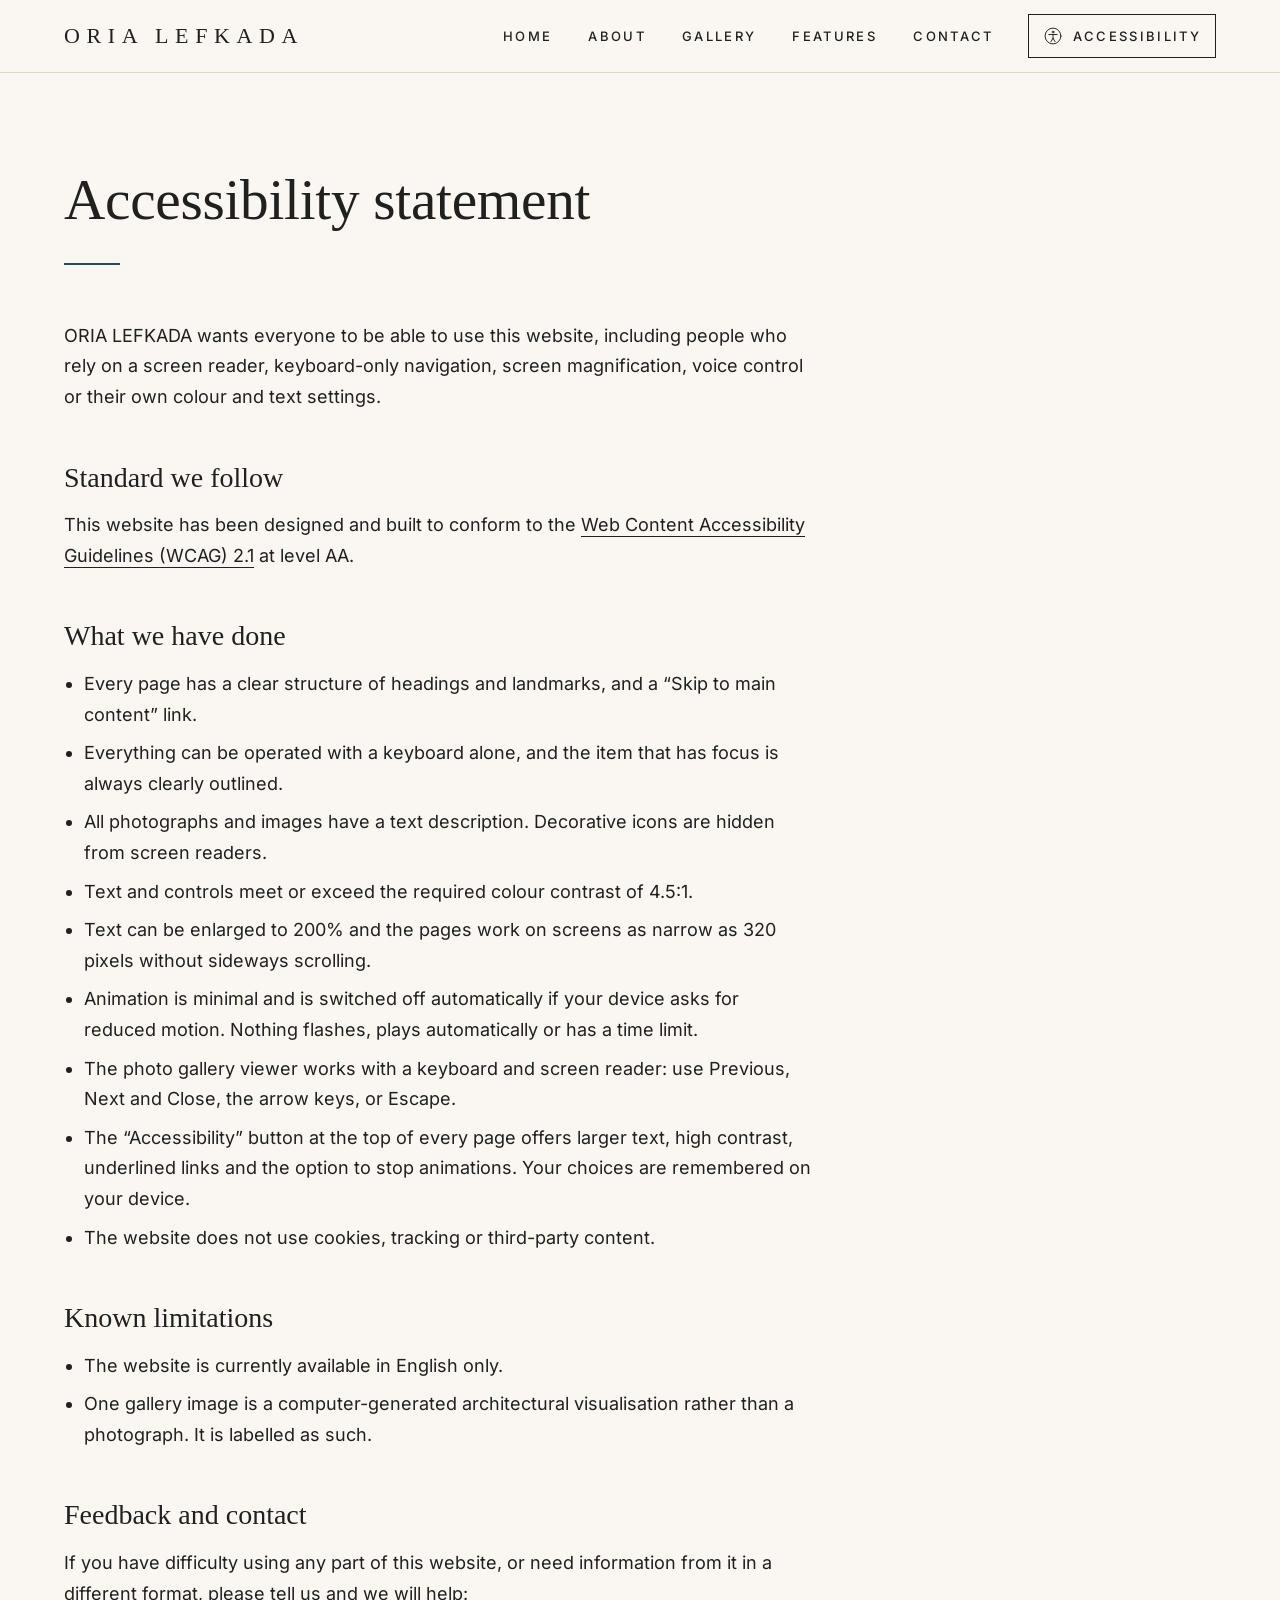
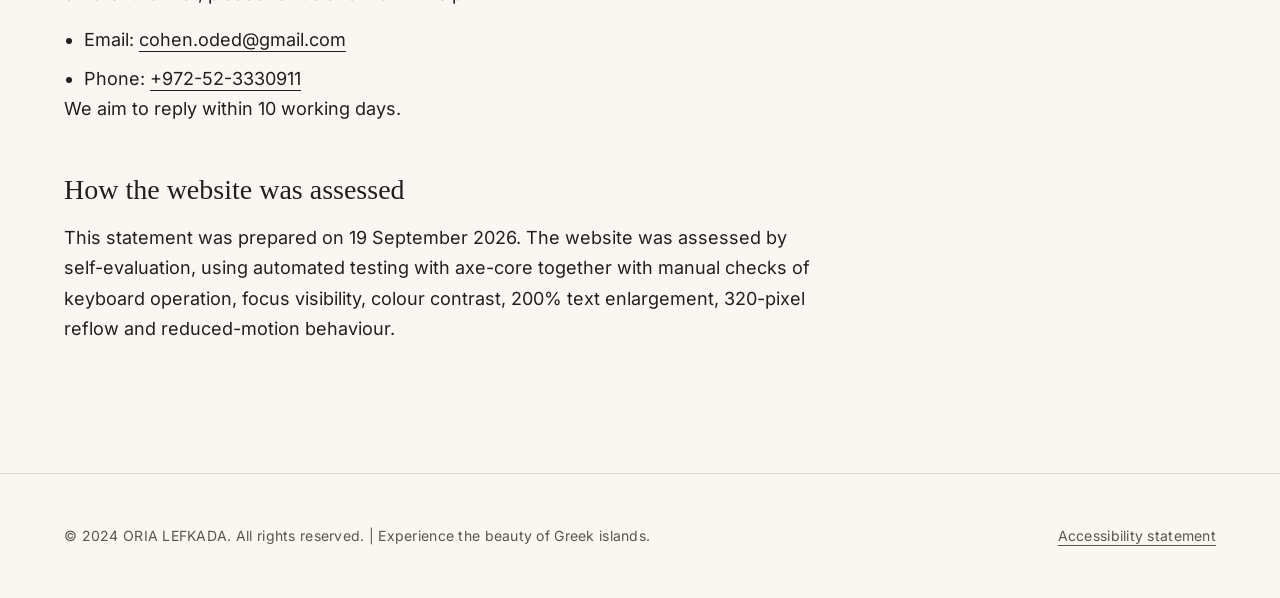
==== accessibility.html @ c09d6feb "Redesign site and make it WCAG 2.1 AA accessible Visual redesign (editorial look, split hero) using " ====
<!DOCTYPE html>
<html lang="en">
<head>
    <meta charset="UTF-8">
    <meta name="viewport" content="width=device-width, initial-scale=1">
    <title>Accessibility statement - ORIA LEFKADA</title>
    <meta name="description" content="How the ORIA LEFKADA website supports visitors with disabilities, the standard it follows, and how to report a problem.">
    <link rel="canonical" href="https://www.orialefkada.gr/accessibility.html">
    <meta name="color-scheme" content="light">
    <meta name="theme-color" content="#FAF7F2">

    <link rel="icon" href="favicon.svg" type="image/svg+xml">
    <link rel="preload" href="fonts/cormorant-garamond-latin.woff2" as="font" type="font/woff2" crossorigin>
    <link rel="preload" href="fonts/inter-latin.woff2" as="font" type="font/woff2" crossorigin>
    <link rel="stylesheet" href="css/styles.css">

    <!-- Runs before first paint: marks JS as available and restores saved accessibility options. -->
    <script>
        (function (root) {
            root.classList.add('js');
            try {
                var saved = JSON.parse(localStorage.getItem('oria-a11y') || '{}');
                ['text', 'contrast', 'underline', 'motion'].forEach(function (key) {
                    if (saved[key] === true) { root.classList.add('a11y-' + key); }
                });
            } catch (e) { /* storage unavailable: defaults apply */ }
        })(document.documentElement);
    </script>
</head>
<body>
    <a class="skip-link" href="#main">Skip to main content</a>

    <!-- Header -->
    <header class="site-header">
        <div class="container site-header__inner">
            <a class="wordmark" href="index.html">ORIA LEFKADA</a>

            <nav class="site-nav" aria-label="Primary">
                <button type="button" class="header-button nav-toggle" id="nav-toggle" aria-expanded="false" aria-controls="primary-menu">
                    <span class="nav-toggle__label">Menu</span>
                    <span class="nav-toggle__icon" aria-hidden="true"><span></span><span></span></span>
                </button>
                <ul class="nav-menu" id="primary-menu">
                    <li><a href="index.html#home">Home</a></li>
                    <li><a href="index.html#about">About</a></li>
                    <li><a href="index.html#gallery">Gallery</a></li>
                    <li><a href="index.html#features">Features</a></li>
                    <li><a href="index.html#contact">Contact</a></li>
                </ul>
            </nav>

            <!-- Accessibility options -->
            <button type="button" class="header-button a11y-toggle" id="a11y-toggle" aria-expanded="false" aria-controls="a11y-panel">
                <svg class="icon" viewBox="0 0 24 24" aria-hidden="true" focusable="false">
                    <circle cx="12" cy="12" r="9.5"/>
                    <circle cx="12" cy="7.25" r="1.1"/>
                    <path d="M7 10.25h10M12 10.25v4.5M12 14.75l-2.5 4M12 14.75l2.5 4"/>
                </svg>
                <span class="a11y-toggle__label">Accessibility</span>
            </button>
            <div class="a11y-panel" id="a11y-panel" role="group" aria-labelledby="a11y-panel-title" hidden>
                <p class="a11y-panel__title" id="a11y-panel-title">Accessibility options</p>
                <ul class="a11y-options" role="list">
                    <li><button type="button" class="a11y-option" data-a11y="text" aria-pressed="false">Larger text <span class="a11y-option__state" aria-hidden="true">Off</span></button></li>
                    <li><button type="button" class="a11y-option" data-a11y="contrast" aria-pressed="false">High contrast <span class="a11y-option__state" aria-hidden="true">Off</span></button></li>
                    <li><button type="button" class="a11y-option" data-a11y="underline" aria-pressed="false">Underline links <span class="a11y-option__state" aria-hidden="true">Off</span></button></li>
                    <li><button type="button" class="a11y-option" data-a11y="motion" aria-pressed="false">Stop animations <span class="a11y-option__state" aria-hidden="true">Off</span></button></li>
                </ul>
                <div class="a11y-panel__foot">
                    <button type="button" class="a11y-reset" id="a11y-reset">Reset all</button>
                    <a href="accessibility.html" aria-current="page">Accessibility statement</a>
                </div>
            </div>
        </div>
    </header>

    <main id="main" tabindex="-1">
        <div class="container page">
            <h1 class="page__title">Accessibility statement</h1>

            <div class="prose">
                <p>ORIA LEFKADA wants everyone to be able to use this website, including people who rely on a screen reader, keyboard-only navigation, screen magnification, voice control or their own colour and text settings.</p>

                <h2>Standard we follow</h2>
                <p>This website has been designed and built to conform to the <a href="https://www.w3.org/TR/WCAG21/">Web Content Accessibility Guidelines (WCAG) 2.1</a> at level AA.</p>

                <h2>What we have done</h2>
                <ul>
                    <li>Every page has a clear structure of headings and landmarks, and a &ldquo;Skip to main content&rdquo; link.</li>
                    <li>Everything can be operated with a keyboard alone, and the item that has focus is always clearly outlined.</li>
                    <li>All photographs and images have a text description. Decorative icons are hidden from screen readers.</li>
                    <li>Text and controls meet or exceed the required colour contrast of 4.5:1.</li>
                    <li>Text can be enlarged to 200% and the pages work on screens as narrow as 320 pixels without sideways scrolling.</li>
                    <li>Animation is minimal and is switched off automatically if your device asks for reduced motion. Nothing flashes, plays automatically or has a time limit.</li>
                    <li>The photo gallery viewer works with a keyboard and screen reader: use Previous, Next and Close, the arrow keys, or Escape.</li>
                    <li>The &ldquo;Accessibility&rdquo; button at the top of every page offers larger text, high contrast, underlined links and the option to stop animations. Your choices are remembered on your device.</li>
                    <li>The website does not use cookies, tracking or third-party content.</li>
                </ul>

                <h2>Known limitations</h2>
                <ul>
                    <li>The website is currently available in English only.</li>
                    <li>One gallery image is a computer-generated architectural visualisation rather than a photograph. It is labelled as such.</li>
                </ul>

                <h2>Feedback and contact</h2>
                <p>If you have difficulty using any part of this website, or need information from it in a different format, please tell us and we will help:</p>
                <ul>
                    <li>Email: <a href="mailto:cohen.oded@gmail.com">cohen.oded@gmail.com</a></li>
                    <li>Phone: <a href="tel:+972523330911">+972-52-3330911</a></li>
                </ul>
                <p>We aim to reply within 10 working days.</p>

                <h2>How the website was assessed</h2>
                <p>This statement was prepared on 19 September 2026. The website was assessed by self-evaluation, using automated testing with axe-core together with manual checks of keyboard operation, focus visibility, colour contrast, 200% text enlargement, 320-pixel reflow and reduced-motion behaviour.</p>
            </div>
        </div>
    </main>

    <!-- Footer -->
    <footer class="site-footer">
        <div class="container site-footer__inner">
            <p>&copy; 2024 ORIA LEFKADA. All rights reserved. | Experience the beauty of Greek islands.</p>
            <a href="accessibility.html" aria-current="page">Accessibility statement</a>
            <!-- REGISTRATION NUMBER SLOT — keep in sync with index.html (see the comment there). -->
            <p class="legal-id" hidden><span lang="el">ΜΗ.Τ.Ε.</span> 0000000000000</p>
        </div>
    </footer>

    <script src="js/main.js" defer></script>
</body>
</html>
---- css/styles.css ----
/* ==========================================================================
   ORIA LEFKADA — site styles
   Target: WCAG 2.1 AA. Contrast ratios (WCAG relative luminance, computed):
     ink    #22201C on cream      #FAF7F2 ... 15.2:1
     ink    #22201C on cream-deep #F4EFE7 ... 14.2:1
     muted  #5A554D on cream      #FAF7F2 ...  6.9:1
     muted  #5A554D on cream-deep #F4EFE7 ...  6.5:1
     accent #1F4E5F on cream      #FAF7F2 ...  8.5:1
     cream  #FAF7F2 on accent     #1F4E5F ...  8.5:1
     cream  #FAF7F2 on ink        #22201C ... 15.2:1
   --rule (#DDD6CB) is decorative only; every control boundary uses --ink.
   All sizes are rem/em so text scales with the browser and the
   "Larger text" accessibility option.
   ========================================================================== */

/* ---------- Fonts (self-hosted; SIL Open Font License) ---------- */
@font-face {
    font-family: "Cormorant Garamond";
    font-style: normal;
    font-weight: 400 600;
    font-display: swap;
    src: url("../fonts/cormorant-garamond-latin.woff2") format("woff2");
    unicode-range: U+0000-00FF, U+0131, U+0152-0153, U+02BB-02BC, U+02C6, U+02DA, U+02DC, U+0304, U+0308, U+0329, U+2000-206F, U+20AC, U+2122, U+2191, U+2193, U+2212, U+2215, U+FEFF, U+FFFD;
}
@font-face {
    font-family: "Cormorant Garamond";
    font-style: italic;
    font-weight: 400 500;
    font-display: swap;
    src: url("../fonts/cormorant-garamond-italic-latin.woff2") format("woff2");
    unicode-range: U+0000-00FF, U+0131, U+0152-0153, U+02BB-02BC, U+02C6, U+02DA, U+02DC, U+0304, U+0308, U+0329, U+2000-206F, U+20AC, U+2122, U+2191, U+2193, U+2212, U+2215, U+FEFF, U+FFFD;
}
@font-face {
    font-family: "Inter";
    font-style: normal;
    font-weight: 400 600;
    font-display: swap;
    src: url("../fonts/inter-latin.woff2") format("woff2");
    unicode-range: U+0000-00FF, U+0131, U+0152-0153, U+02BB-02BC, U+02C6, U+02DA, U+02DC, U+0304, U+0308, U+0329, U+2000-206F, U+20AC, U+2122, U+2191, U+2193, U+2212, U+2215, U+FEFF, U+FFFD;
}
/* Only downloaded when Greek characters are on the page (e.g. the ΜΗ.Τ.Ε. number). */
@font-face {
    font-family: "Inter";
    font-style: normal;
    font-weight: 400 600;
    font-display: swap;
    src: url("../fonts/inter-greek.woff2") format("woff2");
    unicode-range: U+0370-0377, U+037A-037F, U+0384-038A, U+038C, U+038E-03A1, U+03A3-03FF;
}

/* ---------- Tokens ---------- */
:root {
    --cream: #FAF7F2;
    --cream-deep: #F4EFE7;
    --ink: #22201C;
    --muted: #5A554D;
    --accent: #1F4E5F;
    --rule: #DDD6CB;
    --on-accent-rule: rgba(250, 247, 242, 0.3);

    /* Cormorant Garamond has no Greek glyphs: Georgia covers them if a Greek page is added. */
    --serif: "Cormorant Garamond", Georgia, "Times New Roman", serif;
    --sans: "Inter", system-ui, -apple-system, "Segoe UI", Roboto, "Helvetica Neue", Arial, sans-serif;

    --step-h1: clamp(2.75rem, 1.5rem + 4.2vw, 5.5rem);
    --step-h2: clamp(2.25rem, 1.5rem + 2.6vw, 3.75rem);
    --step-h3: clamp(1.5rem, 1.35rem + 0.5vw, 1.75rem);
    --step-lead: clamp(1.375rem, 1.2rem + 0.7vw, 1.75rem);
    --step-body: 1.125rem;
    --step-label: 0.8125rem;

    --gutter: clamp(1.25rem, 5vw, 4rem);
    --section: clamp(5rem, 10vw, 9rem);
    --container: 78rem;
    --header-h: 4.5rem;
    /* Actual header height; js/main.js keeps it in sync when the header wraps (zoom, large text). */
    --header-offset: var(--header-h);
}

/* ---------- Accessibility options (set on <html> by js/main.js) ---------- */
html.a11y-text { font-size: 125%; }

html.a11y-contrast {
    --cream: #FFFFFF;
    --cream-deep: #FFFFFF;
    --ink: #000000;
    --muted: #000000;
    --accent: #00303F;
    --rule: #000000;
    --on-accent-rule: #FFFFFF;
}

html.a11y-underline a { text-decoration: underline; text-underline-offset: 0.25em; }

html.a11y-motion *,
html.a11y-motion *::before,
html.a11y-motion *::after {
    animation: none !important;
    transition: none !important;
    scroll-behavior: auto !important;
}

/* ---------- Base ---------- */
*, *::before, *::after { box-sizing: border-box; }

html {
    -webkit-text-size-adjust: 100%;
    text-size-adjust: 100%;
    /* Keeps keyboard focus and anchor targets clear of the sticky header. */
    scroll-padding-top: calc(var(--header-offset) + 1rem);
}

@media (prefers-reduced-motion: no-preference) {
    html { scroll-behavior: smooth; }
}

body {
    margin: 0;
    background: var(--cream);
    color: var(--ink);
    font-family: var(--sans);
    font-size: var(--step-body);
    line-height: 1.7;
    -webkit-font-smoothing: antialiased;
}

img, svg { display: block; max-width: 100%; }
picture { display: contents; }

h1, h2, h3, p, ul, figure { margin: 0; }

h1, h2, h3 {
    font-family: var(--serif);
    font-weight: 400;
    line-height: 1.08;
    text-wrap: balance;
}

a { color: inherit; }

button { font: inherit; color: inherit; }

[hidden] { display: none !important; }

.container {
    width: 100%;
    max-width: calc(var(--container) + 2 * var(--gutter));
    margin-inline: auto;
    padding-inline: var(--gutter);
}

.visually-hidden {
    position: absolute;
    width: 1px;
    height: 1px;
    margin: -1px;
    overflow: hidden;
    clip-path: inset(50%);
    white-space: nowrap;
}

.icon {
    fill: none;
    stroke: currentColor;
    stroke-width: 1.15;
    stroke-linecap: round;
    stroke-linejoin: round;
}

/* ---------- Focus ---------- */
:focus-visible {
    outline: 3px solid var(--accent);
    outline-offset: 3px;
}
main:focus { outline: none; }
.contact :focus-visible,
.lightbox :focus-visible { outline-color: var(--cream); }

/* ---------- Skip link ---------- */
.skip-link {
    position: absolute;
    left: var(--gutter);
    top: 0;
    z-index: 1100;
    transform: translateY(-120%);
    padding: 0.85rem 1.25rem;
    background: var(--ink);
    color: var(--cream);
    font-size: 1rem;
    font-weight: 500;
    text-decoration: underline;
    text-underline-offset: 0.25em;
}
.skip-link:focus { transform: translateY(0.5rem); }

/* ---------- Shared editorial details ---------- */
.eyebrow {
    display: block;
    margin-bottom: 1.5rem;
    font-size: var(--step-label);
    font-weight: 500;
    line-height: 1;
    letter-spacing: 0.22em;
    color: var(--muted);
}

.section-title {
    font-size: var(--step-h2);
    letter-spacing: -0.005em;
}
.section-title::after {
    content: "";
    display: block;
    width: 3.5rem;
    height: 2px;
    margin-top: clamp(1.25rem, 2.5vw, 2rem);
    background: var(--accent);
}

.section-head { margin-bottom: clamp(2.5rem, 6vw, 4.5rem); }

.button {
    display: inline-flex;
    align-items: center;
    justify-content: center;
    min-height: 3.25rem;
    padding: 0.75rem 2.25rem;
    border: 1px solid var(--ink);
    background: var(--ink);
    color: var(--cream);
    font-size: var(--step-label);
    font-weight: 600;
    letter-spacing: 0.2em;
    text-transform: uppercase;
    text-decoration: none;
    transition: background-color 0.25s ease, color 0.25s ease;
}
.button:hover {
    background: transparent;
    color: var(--ink);
}

/* ---------- Header ---------- */
.site-header {
    position: relative;
    z-index: 1000;
    background: var(--cream);
    border-bottom: 1px solid var(--rule);
}
.site-header__inner {
    position: relative;
    display: flex;
    flex-wrap: wrap;
    align-items: center;
    gap: 0.25rem 1rem;
    min-height: var(--header-h);
}

.wordmark {
    display: inline-flex;
    align-items: center;
    min-height: 2.75rem;
    margin-right: auto;
    font-family: var(--serif);
    font-size: 1.375rem;
    font-weight: 500;
    letter-spacing: 0.3em;
    text-decoration: none;
    white-space: nowrap;
}

.nav-menu {
    display: flex;
    flex-wrap: wrap;
    gap: 0 clamp(1.25rem, 2.5vw, 2.5rem);
    padding: 0;
    list-style: none;
}
.nav-menu a {
    display: inline-flex;
    align-items: center;
    min-height: 2.75rem;
    padding-inline: 0.125rem;
    font-size: var(--step-label);
    font-weight: 500;
    letter-spacing: 0.18em;
    text-transform: uppercase;
    text-decoration: none;
    transition: color 0.2s ease;
}
.nav-menu a:hover,
.nav-menu a[aria-current="page"] {
    color: var(--accent);
    text-decoration: underline;
    text-decoration-thickness: 1px;
    text-underline-offset: 0.5em;
}

/* Header buttons: "Menu" (mobile) and "Accessibility". Only shown when JS can operate them. */
.header-button {
    display: none;
    align-items: center;
    justify-content: center;
    gap: 0.625rem;
    min-width: 2.75rem;
    min-height: 2.75rem;
    padding: 0 0.875rem;
    border: 1px solid var(--ink);
    border-radius: 0;
    background: transparent;
    color: var(--ink);
    font: 500 var(--step-label)/1 var(--sans);
    letter-spacing: 0.18em;
    text-transform: uppercase;
    cursor: pointer;
}
.header-button[aria-expanded="true"] {
    background: var(--ink);
    color: var(--cream);
}
.header-button .icon { width: 1.25rem; height: 1.25rem; flex: none; }

.js .a11y-toggle { display: inline-flex; }

.nav-toggle__icon {
    position: relative;
    width: 1.125rem;
    height: 0.5rem;
}
.nav-toggle__icon span {
    position: absolute;
    left: 0;
    width: 100%;
    height: 1px;
    background: currentColor;
    transition: transform 0.25s ease, top 0.25s ease;
}
.nav-toggle__icon span:first-child { top: 0; }
.nav-toggle__icon span:last-child { top: 100%; }
.nav-toggle[aria-expanded="true"] .nav-toggle__icon span { top: 50%; }
.nav-toggle[aria-expanded="true"] .nav-toggle__icon span:first-child { transform: rotate(45deg); }
.nav-toggle[aria-expanded="true"] .nav-toggle__icon span:last-child { transform: rotate(-45deg); }

/* Desktop: header sticks; the accessibility button keeps its text label. */
@media (min-width: 48em) {
    .site-header { position: sticky; top: 0; }
    .site-header__inner { column-gap: clamp(1.25rem, 2.5vw, 2.5rem); }
}

/* Mobile: collapse the menu only when JS is available to reopen it. */
@media (max-width: 47.9375em) {
    .wordmark { font-size: 1.125rem; letter-spacing: 0.22em; }
    .js .site-header { position: sticky; top: 0; }
    .js .nav-toggle { display: inline-flex; }
    .js .nav-menu {
        display: none;
        position: absolute;
        top: 100%;
        left: 0;
        right: 0;
        padding: 0.5rem var(--gutter) 1.75rem;
        background: var(--cream);
        border-bottom: 1px solid var(--ink);
    }
    .js .nav-menu.is-open { display: block; }
    .js .nav-menu a {
        display: flex;
        min-height: 3.25rem;
        border-bottom: 1px solid var(--rule);
    }
    html:not(.js) .site-header__inner { padding-block: 0.75rem; }

    /* Icon-only accessibility button; its accessible name stays "Accessibility". */
    .a11y-toggle { padding-inline: 0; }
    .a11y-toggle__label {
        position: absolute;
        width: 1px;
        height: 1px;
        margin: -1px;
        overflow: hidden;
        clip-path: inset(50%);
        white-space: nowrap;
    }
}

/* Very narrow screens / heavy zoom: keep the header on one line where possible. */
@media (max-width: 24.5em) {
    .wordmark { font-size: 1rem; letter-spacing: 0.16em; }
    .site-header__inner { column-gap: 0.5rem; }
    .nav-toggle { padding-inline: 0; }
    .nav-toggle__label {
        position: absolute;
        width: 1px;
        height: 1px;
        margin: -1px;
        overflow: hidden;
        clip-path: inset(50%);
        white-space: nowrap;
    }
}

/* ---------- Accessibility options panel ---------- */
.a11y-panel {
    position: absolute;
    top: 100%;
    right: var(--gutter);
    z-index: 10;
    width: min(22rem, calc(100vw - 2 * var(--gutter)));
    padding: 1.5rem;
    border: 1px solid var(--ink);
    background: var(--cream);
    font-size: 1rem;
    line-height: 1.5;
}
.a11y-panel__title {
    margin-bottom: 1rem;
    font-family: var(--serif);
    font-size: 1.5rem;
    line-height: 1.2;
}
.a11y-options {
    display: grid;
    gap: 0.5rem;
    padding: 0;
    list-style: none;
}
.a11y-option {
    display: flex;
    align-items: center;
    justify-content: space-between;
    gap: 1rem;
    width: 100%;
    min-height: 3rem;
    padding: 0.5rem 1rem;
    border: 1px solid var(--ink);
    border-radius: 0;
    background: transparent;
    text-align: left;
    cursor: pointer;
}
.a11y-option__state {
    flex: none;
    font-size: var(--step-label);
    font-weight: 600;
    letter-spacing: 0.12em;
    text-transform: uppercase;
}
.a11y-option[aria-pressed="true"] {
    background: var(--ink);
    color: var(--cream);
}
.a11y-panel__foot {
    display: flex;
    flex-wrap: wrap;
    align-items: center;
    justify-content: space-between;
    gap: 0.5rem 1rem;
    margin-top: 1rem;
}
.a11y-reset {
    min-height: 2.75rem;
    padding: 0 0.25rem;
    border: 0;
    background: none;
    text-decoration: underline;
    text-underline-offset: 0.25em;
    cursor: pointer;
}
.a11y-panel__foot a {
    display: inline-flex;
    align-items: center;
    min-height: 2.75rem;
    text-underline-offset: 0.25em;
}

/* ---------- Hero (split: text + tall photograph) ---------- */
.hero {
    display: grid;
    grid-template-columns: minmax(0, 1fr);
    border-bottom: 1px solid var(--rule);
}
.hero__media {
    order: -1; /* photo first on small screens; heading stays first in the DOM */
    position: relative;
    aspect-ratio: 4 / 5;
    max-height: 72vh;
    max-height: 72svh;
    width: 100%;
    overflow: hidden;
    background: var(--rule);
}
.hero__media img {
    position: absolute;
    inset: 0;
    width: 100%;
    height: 100%;
    object-fit: cover;
    object-position: 50% 42%;
}
.hero__content {
    padding: clamp(2.5rem, 8vw, 4rem) var(--gutter) clamp(3rem, 9vw, 5rem);
}
.hero__title {
    font-size: var(--step-h1);
    line-height: 1.04;
    letter-spacing: 0.14em;
    text-transform: uppercase;
    overflow-wrap: break-word;
}
.hero__title::after {
    content: "";
    display: block;
    width: 3.5rem;
    height: 2px;
    margin-top: clamp(1.5rem, 3vw, 2.25rem);
    background: var(--accent);
}
.hero__tagline {
    max-width: 24ch;
    margin-top: clamp(1.25rem, 2.5vw, 2rem);
    font-family: var(--serif);
    font-style: italic;
    font-size: var(--step-lead);
    line-height: 1.35;
    color: var(--muted);
}
.hero .button { margin-top: clamp(1.75rem, 3vw, 2.5rem); }

@media (min-width: 56em) {
    .hero {
        grid-template-columns: minmax(0, 11fr) minmax(0, 9fr);
        min-height: clamp(34rem, calc(100vh - var(--header-offset)), 58rem);
        min-height: clamp(34rem, calc(100svh - var(--header-offset)), 58rem);
    }
    .hero__media {
        order: 0;
        aspect-ratio: auto;
        max-height: none;
        height: 100%;
    }
    .hero__content {
        display: flex;
        flex-direction: column;
        justify-content: center;
        align-items: flex-start;
        /* Left edge lines up with the page container on wide screens. */
        padding-left: max(var(--gutter), calc((100vw - var(--container)) / 2));
        padding-right: clamp(2rem, 5vw, 5rem);
    }
}

/* ---------- About ---------- */
.about { padding-block: var(--section); }
.about__grid {
    display: grid;
    gap: clamp(3rem, 8vw, 4rem);
}
.about__text .section-title { margin-bottom: clamp(2rem, 4vw, 3rem); }
.about__text p {
    max-width: 60ch;
    color: var(--muted);
}
.about__text p + p { margin-top: 1.5rem; }
.about__text .lead {
    max-width: 34ch;
    font-family: var(--serif);
    font-size: var(--step-lead);
    line-height: 1.4;
    color: var(--ink);
}
.about__media {
    position: relative;
    margin-left: 1rem;
}
.about__media::before {
    content: "";
    position: absolute;
    inset: -1rem 1rem 1rem -1rem;
    border: 1px solid var(--rule);
}
.about__frame {
    position: relative;
    aspect-ratio: 4 / 5;
    overflow: hidden;
    background: var(--rule);
}
.about__frame img {
    position: absolute;
    inset: 0;
    width: 100%;
    height: 100%;
    object-fit: cover;
}
@media (min-width: 56em) {
    .about__grid {
        grid-template-columns: repeat(12, minmax(0, 1fr));
        gap: 0 2rem;
        align-items: start;
    }
    .about__text { grid-column: 1 / span 6; padding-top: 1.5rem; }
    .about__media { grid-column: 8 / span 5; margin: 7rem 0 0; }
}

/* ---------- Gallery mosaic ---------- */
.gallery {
    padding-block: var(--section);
    border-top: 1px solid var(--rule);
}
.mosaic {
    display: grid;
    grid-template-columns: repeat(2, minmax(0, 1fr));
    gap: clamp(0.5rem, 1.2vw, 1rem);
    padding: 0;
    list-style: none;
}
.tile {
    position: relative;
    aspect-ratio: 4 / 5;
}
.tile--big { grid-column: span 2; }
.tile--wide { grid-column: span 2; aspect-ratio: 8 / 5; }
.tile__link {
    position: absolute;
    inset: 0;
    display: block;
    overflow: hidden;
    background: var(--rule);
}
.tile__link img {
    position: absolute;
    inset: 0;
    width: 100%;
    height: 100%;
    object-fit: cover;
    transition: transform 0.6s ease;
}
@media (prefers-reduced-motion: no-preference) {
    .tile__link:hover img { transform: scale(1.03); }
}
.tile__tag {
    position: absolute;
    left: 0;
    bottom: 0;
    padding: 0.5rem 0.875rem;
    background: var(--cream);
    color: var(--ink);
    font-size: var(--step-label);
    font-weight: 500;
    line-height: 1.3;
    letter-spacing: 0.12em;
    text-transform: uppercase;
}
@media (min-width: 48em) {
    .mosaic { grid-template-columns: repeat(4, minmax(0, 1fr)); }
    .tile--big { grid-row: span 2; aspect-ratio: auto; }
    .tile--wide { aspect-ratio: auto; }
}

/* ---------- Photo viewer (native <dialog>) ---------- */
html:has(.lightbox[open]) { overflow: hidden; }

.lightbox {
    width: 100vw;
    height: 100vh;
    height: 100dvh;
    max-width: none;
    max-height: none;
    margin: 0;
    padding: 0;
    border: 0;
    background: #181613;
    color: #FAF7F2;
}
.lightbox::backdrop { background: #181613; }
.lightbox[open] {
    display: grid;
    grid-template-rows: auto minmax(0, 1fr) auto;
}
.lightbox__bar {
    display: flex;
    align-items: center;
    justify-content: space-between;
    gap: 1rem;
    padding: 0.75rem var(--gutter);
}
.lightbox__count {
    font-size: 0.9375rem;
    letter-spacing: 0.12em;
}
.lightbox__stage {
    display: flex;
    align-items: center;
    justify-content: center;
    min-height: 0;
    padding-inline: var(--gutter);
}
.lightbox__stage img {
    width: auto;
    height: auto;
    max-width: 100%;
    max-height: 100%;
    object-fit: contain;
}
.lightbox__nav {
    display: flex;
    justify-content: center;
    gap: 1rem;
    padding: 0.75rem var(--gutter) 1.25rem;
}
.lightbox__button {
    display: inline-flex;
    align-items: center;
    justify-content: center;
    gap: 0.625rem;
    min-width: 3rem;
    min-height: 3rem;
    padding: 0 1.125rem;
    border: 1px solid #FAF7F2;
    border-radius: 0;
    background: transparent;
    color: #FAF7F2;
    font: 500 var(--step-label)/1 var(--sans);
    letter-spacing: 0.18em;
    text-transform: uppercase;
    cursor: pointer;
}
.lightbox__button:hover {
    background: #FAF7F2;
    color: #181613;
}
.lightbox__button .icon { width: 1.25rem; height: 1.25rem; flex: none; }

/* ---------- What We Offer ---------- */
.features {
    padding-block: var(--section);
    background: var(--cream-deep);
}
.offer-list {
    display: grid;
    grid-template-columns: minmax(0, 1fr);
    column-gap: clamp(2rem, 4vw, 4rem);
    padding: 0;
    list-style: none;
    border-bottom: 1px solid var(--rule);
}
.offer {
    padding-block: 2.25rem 2.5rem;
    border-top: 1px solid var(--rule);
}
.offer .icon {
    width: 2.25rem;
    height: 2.25rem;
    margin-bottom: 1.5rem;
    color: var(--accent);
}
.offer h3 {
    margin-bottom: 0.75rem;
    font-size: var(--step-h3);
    font-weight: 500;
}
.offer p {
    max-width: 42ch;
    color: var(--muted);
}
@media (min-width: 38em) {
    .offer-list { grid-template-columns: repeat(2, minmax(0, 1fr)); }
}
@media (min-width: 62em) {
    .offer-list { grid-template-columns: repeat(3, minmax(0, 1fr)); }
}

/* ---------- Contact ---------- */
.contact {
    padding-block: var(--section);
    background: var(--accent);
    color: var(--cream);
}
.contact .eyebrow { color: var(--cream); }
.contact .section-title::after { background: var(--cream); }
.contact-grid {
    display: grid;
    grid-template-columns: minmax(0, 1fr);
}
.contact-item {
    padding-block: 2rem;
    border-top: 1px solid var(--on-accent-rule);
}
.contact-item h3 {
    display: flex;
    align-items: center;
    gap: 0.75rem;
    margin-bottom: 0.75rem;
    font-family: var(--sans);
    font-size: var(--step-label);
    font-weight: 500;
    line-height: 1.2;
    letter-spacing: 0.22em;
    text-transform: uppercase;
}
.contact-item .icon {
    flex: none;
    width: 1.5rem;
    height: 1.5rem;
}
.contact-item a {
    display: inline-block;
    padding-block: 0.4rem;
    font-family: var(--serif);
    font-size: clamp(1.5rem, 1.3rem + 0.8vw, 2rem);
    line-height: 1.3;
    text-decoration: underline;
    text-decoration-thickness: 1px;
    text-underline-offset: 0.3em;
    overflow-wrap: anywhere;
}
.contact-item a:hover { text-decoration-thickness: 2px; }
@media (min-width: 56em) {
    .contact-grid { grid-template-columns: repeat(3, minmax(0, 1fr)); }
    .contact-item {
        padding: 0.5rem 2.5rem 0.5rem 0;
        border-top: 0;
    }
    .contact-item + .contact-item {
        padding-left: 2.5rem;
        border-left: 1px solid var(--on-accent-rule);
    }
}

/* ---------- Funding banner (hidden until the programme assets are added) ---------- */
.funding {
    padding-block: 2rem;
    border-top: 1px solid var(--rule);
}
.funding a { display: inline-block; }
.funding img { width: auto; max-height: 6rem; }

/* ---------- Footer ---------- */
.site-footer {
    padding-block: 2.5rem;
    border-top: 1px solid var(--rule);
    font-size: 0.875rem;
    letter-spacing: 0.02em;
    color: var(--muted);
}
.site-footer__inner {
    display: flex;
    flex-wrap: wrap;
    align-items: center;
    justify-content: space-between;
    gap: 0.5rem 2rem;
}
.site-footer a {
    display: inline-flex;
    align-items: center;
    min-height: 2.75rem;
    text-underline-offset: 0.25em;
}
.legal-id { flex-basis: 100%; }

/* ---------- Text pages (accessibility statement) ---------- */
.page { padding-block: clamp(3.5rem, 8vw, 6rem) var(--section); }
.page__title {
    font-size: var(--step-h2);
    letter-spacing: -0.005em;
}
.page__title::after {
    content: "";
    display: block;
    width: 3.5rem;
    height: 2px;
    margin-top: clamp(1.25rem, 2.5vw, 2rem);
    background: var(--accent);
}
.prose {
    max-width: 68ch;
    margin-top: clamp(2.5rem, 5vw, 3.5rem);
}
.prose h2 {
    margin-top: 3rem;
    margin-bottom: 1rem;
    font-size: var(--step-h3);
    font-weight: 500;
    line-height: 1.2;
}
.prose p + p { margin-top: 1.25rem; }
.prose ul {
    margin-top: 1rem;
    padding-left: 1.25rem;
}
.prose li + li { margin-top: 0.5rem; }
.prose a { text-underline-offset: 0.25em; }
.prose a:hover { color: var(--accent); }

/* ---------- Motion & system preferences ---------- */
@media (prefers-reduced-motion: reduce) {
    *, *::before, *::after {
        animation-duration: 0.01ms !important;
        animation-iteration-count: 1 !important;
        transition-duration: 0.01ms !important;
        scroll-behavior: auto !important;
    }
}

@media (forced-colors: active) {
    .section-title::after,
    .hero__title::after,
    .page__title::after { background: CanvasText; }
    .a11y-option[aria-pressed="true"],
    .header-button[aria-expanded="true"] { outline: 2px solid Highlight; outline-offset: -4px; }
}

@media print {
    .site-header, .skip-link, .lightbox, .a11y-panel { display: none !important; }
    .contact { background: none; color: #000; }
}
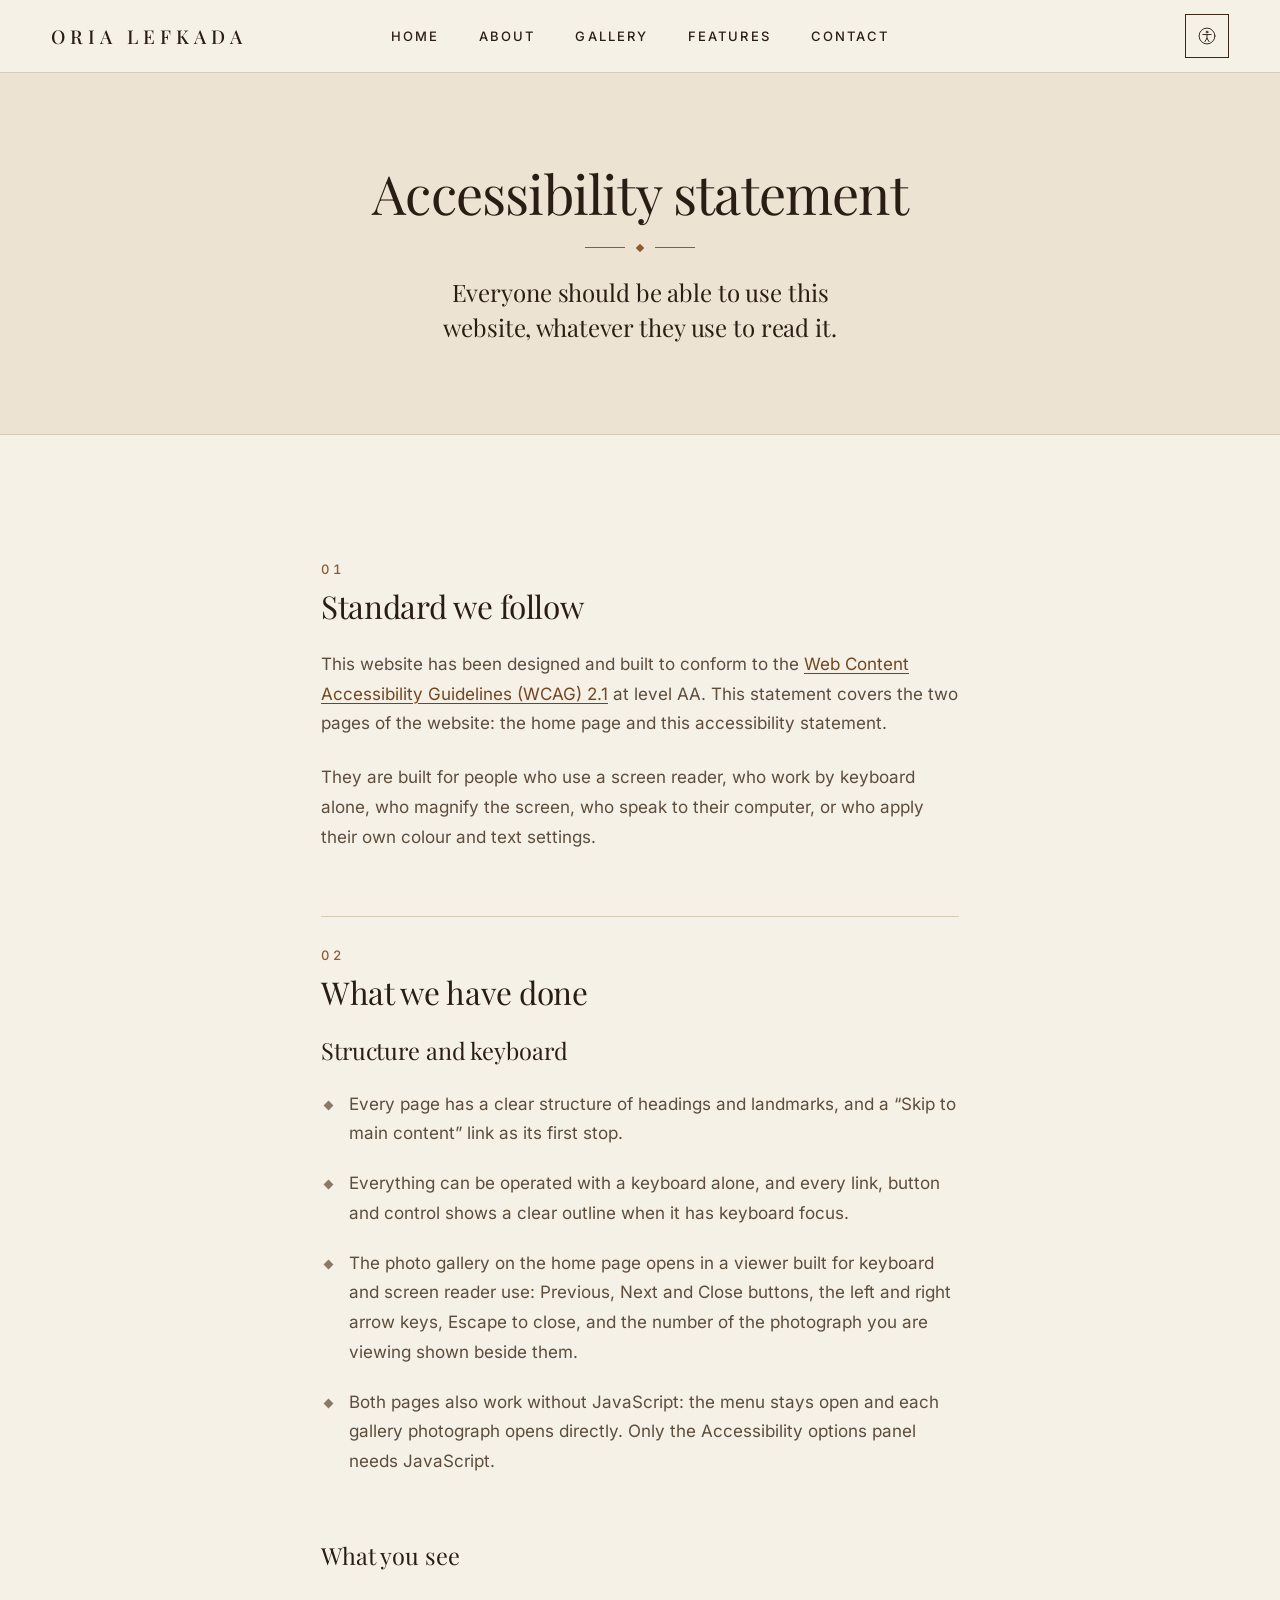
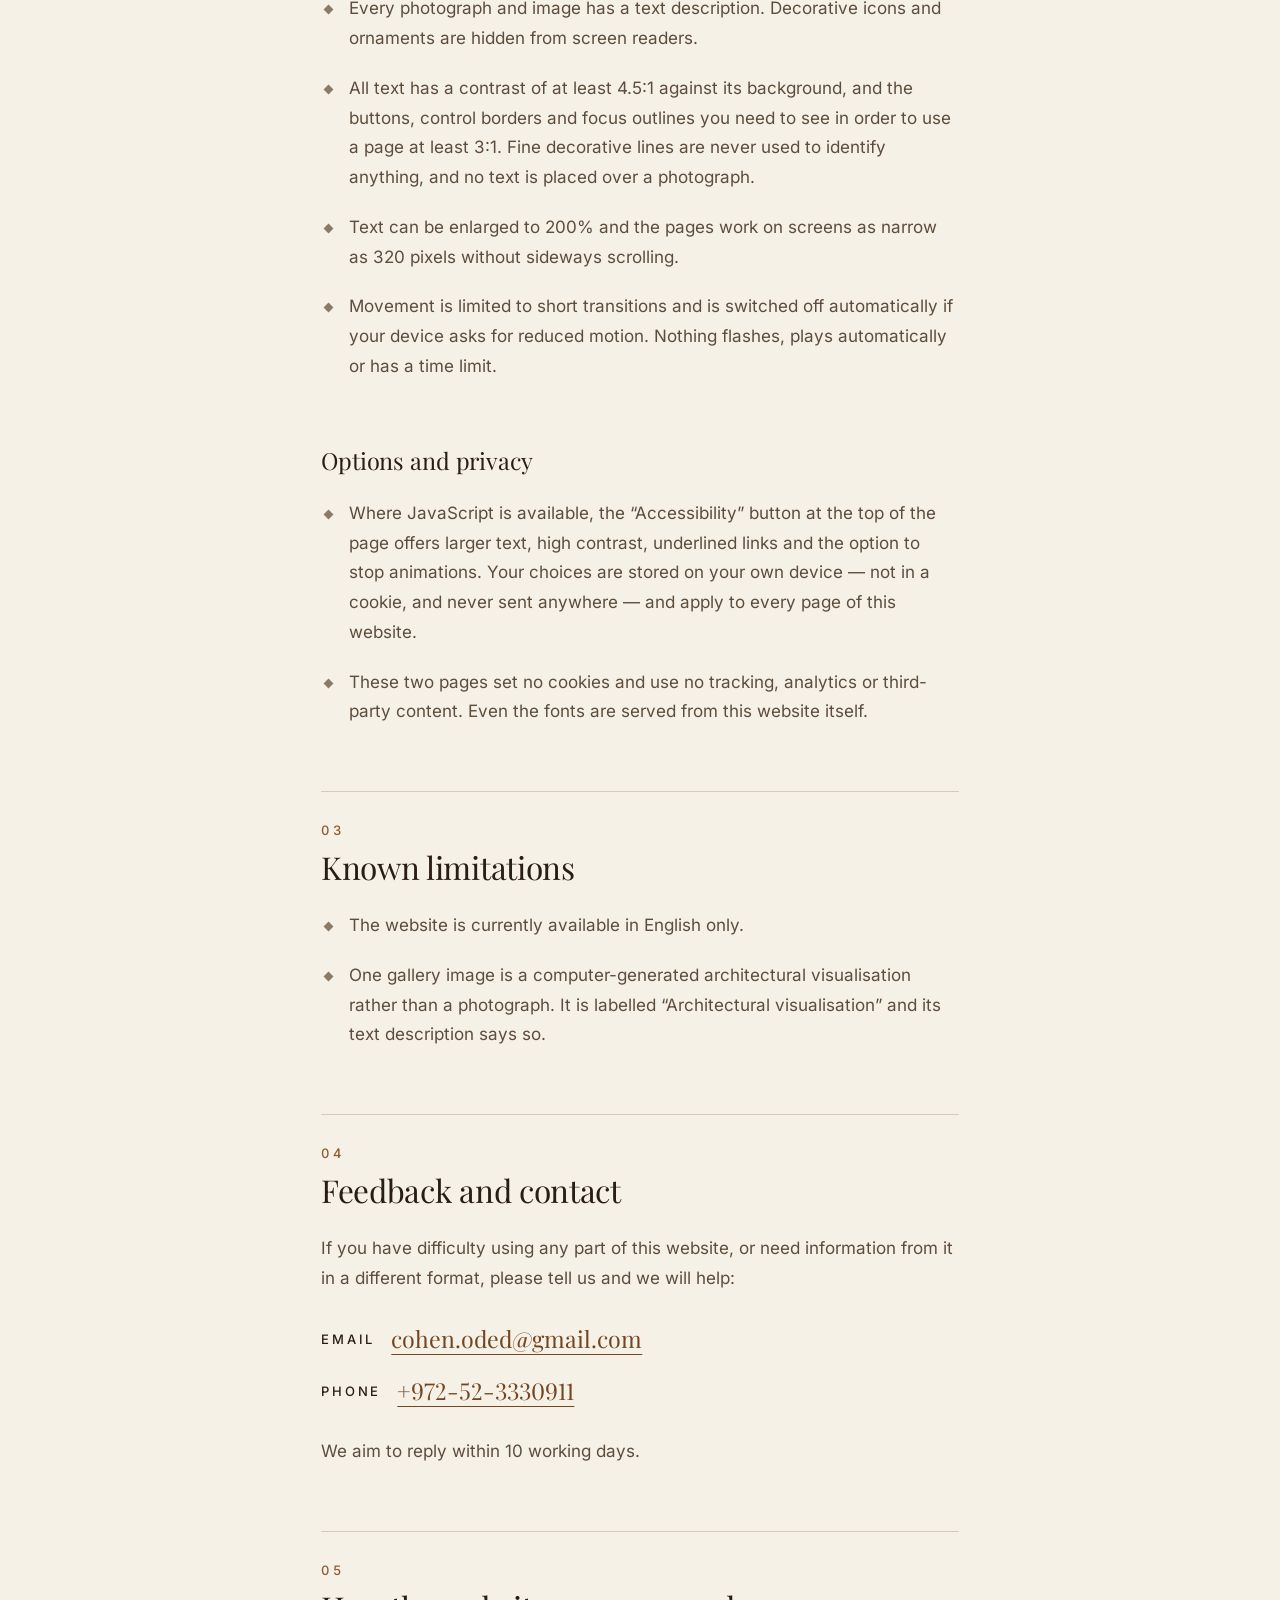
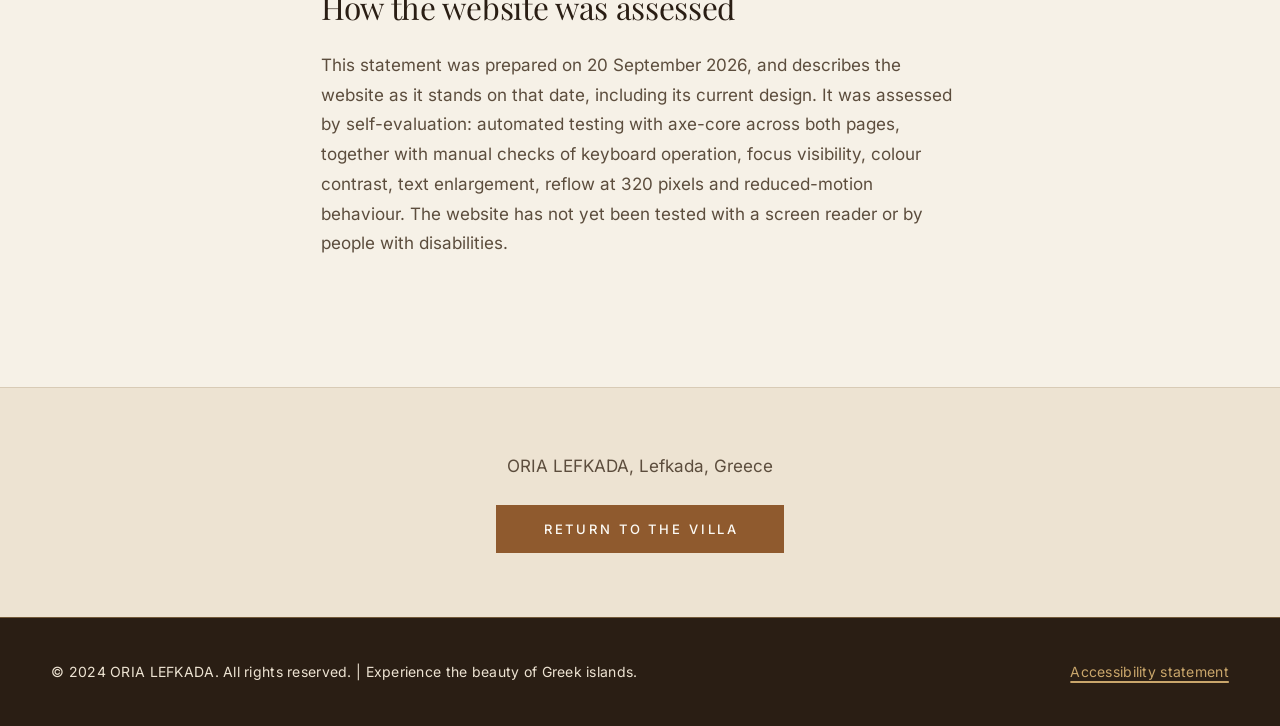
==== commit 9ed0d89a: "Redesign in the villa's own earth tones; retheme the statement page "Earth Luxe": the layout approve" ====
--- a/accessibility.html
+++ b/accessibility.html
@@ -7,10 +7,17 @@
     <meta name="description" content="How the ORIA LEFKADA website supports visitors with disabilities, the standard it follows, and how to report a problem.">
     <link rel="canonical" href="https://www.orialefkada.gr/accessibility.html">
     <meta name="color-scheme" content="light">
-    <meta name="theme-color" content="#FAF7F2">
+    <meta name="theme-color" content="#F6F1E7">
+
+    <meta property="og:type" content="website">
+    <meta property="og:url" content="https://www.orialefkada.gr/accessibility.html">
+    <meta property="og:title" content="Accessibility statement - ORIA LEFKADA">
+    <meta property="og:description" content="How the ORIA LEFKADA website supports visitors with disabilities, the standard it follows, and how to report a problem.">
+    <meta property="og:image" content="https://www.orialefkada.gr/images/villa-pool-terrace-sunset-1200.jpg">
+    <meta property="og:image:alt" content="Two-storey stone villa at sunset with a covered lounge, daybeds under a fringed parasol and the pool terrace.">
 
     <link rel="icon" href="favicon.svg" type="image/svg+xml">
-    <link rel="preload" href="fonts/cormorant-garamond-latin.woff2" as="font" type="font/woff2" crossorigin>
+    <link rel="preload" href="fonts/playfair-display-latin.woff2" as="font" type="font/woff2" crossorigin>
     <link rel="preload" href="fonts/inter-latin.woff2" as="font" type="font/woff2" crossorigin>
     <link rel="stylesheet" href="css/styles.css">
 
@@ -33,7 +40,9 @@
     <!-- Header -->
     <header class="site-header">
         <div class="container site-header__inner">
-            <a class="wordmark" href="index.html">ORIA LEFKADA</a>
+            <div class="site-header__brand">
+                <a class="wordmark" href="index.html">ORIA LEFKADA</a>
+            </div>
 
             <nav class="site-nav" aria-label="Primary">
                 <button type="button" class="header-button nav-toggle" id="nav-toggle" aria-expanded="false" aria-controls="primary-menu">
@@ -50,71 +59,110 @@
             </nav>
 
             <!-- Accessibility options -->
-            <button type="button" class="header-button a11y-toggle" id="a11y-toggle" aria-expanded="false" aria-controls="a11y-panel">
-                <svg class="icon" viewBox="0 0 24 24" aria-hidden="true" focusable="false">
-                    <circle cx="12" cy="12" r="9.5"/>
-                    <circle cx="12" cy="7.25" r="1.1"/>
-                    <path d="M7 10.25h10M12 10.25v4.5M12 14.75l-2.5 4M12 14.75l2.5 4"/>
-                </svg>
-                <span class="a11y-toggle__label">Accessibility</span>
-            </button>
-            <div class="a11y-panel" id="a11y-panel" role="group" aria-labelledby="a11y-panel-title" hidden>
-                <p class="a11y-panel__title" id="a11y-panel-title">Accessibility options</p>
-                <ul class="a11y-options" role="list">
-                    <li><button type="button" class="a11y-option" data-a11y="text" aria-pressed="false">Larger text <span class="a11y-option__state" aria-hidden="true">Off</span></button></li>
-                    <li><button type="button" class="a11y-option" data-a11y="contrast" aria-pressed="false">High contrast <span class="a11y-option__state" aria-hidden="true">Off</span></button></li>
-                    <li><button type="button" class="a11y-option" data-a11y="underline" aria-pressed="false">Underline links <span class="a11y-option__state" aria-hidden="true">Off</span></button></li>
-                    <li><button type="button" class="a11y-option" data-a11y="motion" aria-pressed="false">Stop animations <span class="a11y-option__state" aria-hidden="true">Off</span></button></li>
-                </ul>
-                <div class="a11y-panel__foot">
-                    <button type="button" class="a11y-reset" id="a11y-reset">Reset all</button>
-                    <a href="accessibility.html" aria-current="page">Accessibility statement</a>
+            <div class="site-header__tools">
+                <button type="button" class="header-button a11y-toggle" id="a11y-toggle" aria-expanded="false" aria-controls="a11y-panel">
+                    <svg class="icon" viewBox="0 0 24 24" aria-hidden="true" focusable="false">
+                        <circle cx="12" cy="12" r="9.5"/>
+                        <circle cx="12" cy="7.25" r="1.1"/>
+                        <path d="M7 10.25h10M12 10.25v4.5M12 14.75l-2.5 4M12 14.75l2.5 4"/>
+                    </svg>
+                    <span class="a11y-toggle__label">Accessibility</span>
+                </button>
+                <div class="a11y-panel" id="a11y-panel" role="group" aria-labelledby="a11y-panel-title" hidden>
+                    <p class="a11y-panel__title" id="a11y-panel-title">Accessibility options</p>
+                    <ul class="a11y-options" role="list">
+                        <li><button type="button" class="a11y-option" data-a11y="text" aria-pressed="false">Larger text <span class="a11y-option__state" aria-hidden="true">Off</span></button></li>
+                        <li><button type="button" class="a11y-option" data-a11y="contrast" aria-pressed="false">High contrast <span class="a11y-option__state" aria-hidden="true">Off</span></button></li>
+                        <li><button type="button" class="a11y-option" data-a11y="underline" aria-pressed="false">Underline links <span class="a11y-option__state" aria-hidden="true">Off</span></button></li>
+                        <li><button type="button" class="a11y-option" data-a11y="motion" aria-pressed="false">Stop animations <span class="a11y-option__state" aria-hidden="true">Off</span></button></li>
+                    </ul>
+                    <div class="a11y-panel__foot">
+                        <button type="button" class="a11y-reset" id="a11y-reset">Reset all</button>
+                        <a href="accessibility.html" aria-current="page">Accessibility statement</a>
+                    </div>
                 </div>
             </div>
         </div>
     </header>
 
     <main id="main" tabindex="-1">
-        <div class="container page">
-            <h1 class="page__title">Accessibility statement</h1>
 
-            <div class="prose">
-                <p>ORIA LEFKADA wants everyone to be able to use this website, including people who rely on a screen reader, keyboard-only navigation, screen magnification, voice control or their own colour and text settings.</p>
+        <!-- Long-form text page: sand head band, the reading measure on the limestone ground,
+             then a sand closing band so the page steps down to the espresso footer. -->
+        <div class="text-page">
+            <div class="text-page__head">
+                <div class="container">
+                    <h1 class="text-page__title">Accessibility statement</h1>
+                    <div class="ornament" aria-hidden="true"><span></span></div>
+                    <p class="text-page__standfirst">Everyone should be able to use this website, whatever they use to read it.</p>
+                </div>
+            </div>
 
-                <h2>Standard we follow</h2>
-                <p>This website has been designed and built to conform to the <a href="https://www.w3.org/TR/WCAG21/">Web Content Accessibility Guidelines (WCAG) 2.1</a> at level AA.</p>
+            <div class="text-page__body">
+                <div class="container">
+                    <div class="prose">
+                        <h2><span class="prose__course" aria-hidden="true">01</span>Standard we follow</h2>
+                        <p>This website has been designed and built to conform to the <a href="https://www.w3.org/TR/WCAG21/">Web Content Accessibility Guidelines (WCAG) 2.1</a> at level AA. This statement covers the two pages of the website: the home page and this accessibility statement.</p>
+                        <p>They are built for people who use a screen reader, who work by keyboard alone, who magnify the screen, who speak to their computer, or who apply their own colour and text settings.</p>
 
-                <h2>What we have done</h2>
-                <ul>
-                    <li>Every page has a clear structure of headings and landmarks, and a &ldquo;Skip to main content&rdquo; link.</li>
-                    <li>Everything can be operated with a keyboard alone, and the item that has focus is always clearly outlined.</li>
-                    <li>All photographs and images have a text description. Decorative icons are hidden from screen readers.</li>
-                    <li>Text and controls meet or exceed the required colour contrast of 4.5:1.</li>
-                    <li>Text can be enlarged to 200% and the pages work on screens as narrow as 320 pixels without sideways scrolling.</li>
-                    <li>Animation is minimal and is switched off automatically if your device asks for reduced motion. Nothing flashes, plays automatically or has a time limit.</li>
-                    <li>The photo gallery viewer works with a keyboard and screen reader: use Previous, Next and Close, the arrow keys, or Escape.</li>
-                    <li>The &ldquo;Accessibility&rdquo; button at the top of every page offers larger text, high contrast, underlined links and the option to stop animations. Your choices are remembered on your device.</li>
-                    <li>The website does not use cookies, tracking or third-party content.</li>
-                </ul>
+                        <h2><span class="prose__course" aria-hidden="true">02</span>What we have done</h2>
 
-                <h2>Known limitations</h2>
-                <ul>
-                    <li>The website is currently available in English only.</li>
-                    <li>One gallery image is a computer-generated architectural visualisation rather than a photograph. It is labelled as such.</li>
-                </ul>
+                        <h3>Structure and keyboard</h3>
+                        <ul role="list">
+                            <li>Every page has a clear structure of headings and landmarks, and a &ldquo;Skip to main content&rdquo; link as its first stop.</li>
+                            <li>Everything can be operated with a keyboard alone, and every link, button and control shows a clear outline when it has keyboard focus.</li>
+                            <li>The photo gallery on the home page opens in a viewer built for keyboard and screen reader use: Previous, Next and Close buttons, the left and right arrow keys, Escape to close, and the number of the photograph you are viewing shown beside them.</li>
+                            <li>Both pages also work without JavaScript: the menu stays open and each gallery photograph opens directly. Only the Accessibility options panel needs JavaScript.</li>
+                        </ul>
 
-                <h2>Feedback and contact</h2>
-                <p>If you have difficulty using any part of this website, or need information from it in a different format, please tell us and we will help:</p>
-                <ul>
-                    <li>Email: <a href="mailto:cohen.oded@gmail.com">cohen.oded@gmail.com</a></li>
-                    <li>Phone: <a href="tel:+972523330911">+972-52-3330911</a></li>
-                </ul>
-                <p>We aim to reply within 10 working days.</p>
+                        <h3>What you see</h3>
+                        <ul role="list">
+                            <li>Every photograph and image has a text description. Decorative icons and ornaments are hidden from screen readers.</li>
+                            <li>All text has a contrast of at least 4.5:1 against its background, and the buttons, control borders and focus outlines you need to see in order to use a page at least 3:1. Fine decorative lines are never used to identify anything, and no text is placed over a photograph.</li>
+                            <li>Text can be enlarged to 200% and the pages work on screens as narrow as 320 pixels without sideways scrolling.</li>
+                            <li>Movement is limited to short transitions and is switched off automatically if your device asks for reduced motion. Nothing flashes, plays automatically or has a time limit.</li>
+                        </ul>
 
-                <h2>How the website was assessed</h2>
-                <p>This statement was prepared on 19 September 2026. The website was assessed by self-evaluation, using automated testing with axe-core together with manual checks of keyboard operation, focus visibility, colour contrast, 200% text enlargement, 320-pixel reflow and reduced-motion behaviour.</p>
+                        <h3>Options and privacy</h3>
+                        <ul role="list">
+                            <li>Where JavaScript is available, the &ldquo;Accessibility&rdquo; button at the top of the page offers larger text, high contrast, underlined links and the option to stop animations. Your choices are stored on your own device &mdash; not in a cookie, and never sent anywhere &mdash; and apply to every page of this website.</li>
+                            <li>These two pages set no cookies and use no tracking, analytics or third-party content. Even the fonts are served from this website itself.</li>
+                        </ul>
+
+                        <h2><span class="prose__course" aria-hidden="true">03</span>Known limitations</h2>
+                        <ul role="list">
+                            <li>The website is currently available in English only.</li>
+                            <li>One gallery image is a computer-generated architectural visualisation rather than a photograph. It is labelled &ldquo;Architectural visualisation&rdquo; and its text description says so.</li>
+                        </ul>
+
+                        <h2><span class="prose__course" aria-hidden="true">04</span>Feedback and contact</h2>
+                        <p>If you have difficulty using any part of this website, or need information from it in a different format, please tell us and we will help:</p>
+                        <ul class="prose__contact" role="list">
+                            <li>
+                                <span class="prose__contact-label">Email</span>
+                                <a href="mailto:cohen.oded@gmail.com">cohen.oded@gmail.com</a>
+                            </li>
+                            <li>
+                                <span class="prose__contact-label">Phone</span>
+                                <a href="tel:+972523330911">+972-52-3330911</a>
+                            </li>
+                        </ul>
+                        <p>We aim to reply within 10 working days.</p>
+
+                        <h2><span class="prose__course" aria-hidden="true">05</span>How the website was assessed</h2>
+                        <p>This statement was prepared on 20 September 2026, and describes the website as it stands on that date, including its current design. It was assessed by self-evaluation: automated testing with axe-core across both pages, together with manual checks of keyboard operation, focus visibility, colour contrast, text enlargement, reflow at 320 pixels and reduced-motion behaviour. The website has not yet been tested with a screen reader or by people with disabilities.</p>
+                    </div>
+                </div>
+            </div>
+
+            <div class="text-page__foot">
+                <div class="container">
+                    <p>ORIA LEFKADA, Lefkada, Greece</p>
+                    <a class="button" href="index.html">Return to the villa</a>
+                </div>
             </div>
         </div>
+
     </main>
 
     <!-- Footer -->
--- a/css/styles.css
+++ b/css/styles.css
@@ -1,33 +1,120 @@
 /* ==========================================================================
-   ORIA LEFKADA — site styles
-   Target: WCAG 2.1 AA. Contrast ratios (WCAG relative luminance, computed):
-     ink    #22201C on cream      #FAF7F2 ... 15.2:1
-     ink    #22201C on cream-deep #F4EFE7 ... 14.2:1
-     muted  #5A554D on cream      #FAF7F2 ...  6.9:1
-     muted  #5A554D on cream-deep #F4EFE7 ...  6.5:1
-     accent #1F4E5F on cream      #FAF7F2 ...  8.5:1
-     cream  #FAF7F2 on accent     #1F4E5F ...  8.5:1
-     cream  #FAF7F2 on ink        #22201C ... 15.2:1
-   --rule (#DDD6CB) is decorative only; every control boundary uses --ink.
-   All sizes are rem/em so text scales with the browser and the
-   "Larger text" accessibility option.
+   ORIA LEFKADA — redesign prototype 4: "Earth Luxe"
+   Same layout and composition as prototype 1 (centred title block above a
+   triptych, frosted sticky header, strict even photo grid, clean feature
+   cells, solid contact band), re-materialised in the villa's own colours:
+   limestone paving, lime plaster, dry-stone walls, iroko timber, dark walnut
+   shadow, taupe linen and one metal (brass, dark surfaces only).
+
+   Design system source: ui-ux-pro-max — style "Nature Distilled" (muted earth,
+   natural ease-out easing, soft natural shadow), palette structure "Premium
+   dark + gold accent" (warm near-black + warm off-white + one metallic) with
+   the values replaced by colours sampled from the owner's photographs, type
+   pairing "Classic Elegant" (Playfair Display + Inter), dials: variance 2,
+   motion 2, density 2.
+
+   Target: WCAG 2.1 AA. Every colour pair used for text or for a control
+   boundary / focus ring is listed here with its COMPUTED ratio (WCAG relative
+   luminance). No texture, gradient, background image or overlay sits on or
+   behind any text; the only translucent surface is the frosted header, whose
+   worst case is computed below.
+
+   BANDS. The photographs sit on stone, the reading sections on the lighter ground:
+     header limestone (frosted) > hero SAND > about LIMESTONE > gallery SAND >
+     features LIMESTONE (plaster cells) > contact WALNUT > footer ESPRESSO.
+
+   TEXT PAIRS (need >= 4.5:1)                                          ratio
+     espresso    #2A1E14 on limestone #F6F1E7  body, nav, about lead,
+                                               about / offer h2 ....... 14.41
+     espresso    #2A1E14 on plaster   #FCFAF5  card h3, a11y panel .... 15.55
+     espresso    #2A1E14 on sand      #EDE3D2  h1, gallery h2,
+                                               control hover .......... 12.76
+     taupe       #5C4D3D on limestone #F6F1E7  about copy .............  7.22
+     taupe       #5C4D3D on plaster   #FCFAF5  card copy ..............  7.79
+     taupe       #5C4D3D on sand      #EDE3D2  tagline ................  6.39
+     timber      #8F5A2E on limestone #F6F1E7  section numerals (01,03)  5.08
+     timber      #8F5A2E on plaster   #FCFAF5  photo tag ..............  5.49
+     timber-deep #734621 on sand      #EDE3D2  section numeral (02) ...  6.29
+                 (timber on sand is only 4.50, so it is never used as text there)
+     timber-deep #734621 on plaster   #FCFAF5  panel link hover .......  7.66
+     plaster     #FCFAF5 on timber    #8F5A2E  CTA ....................  5.49
+     plaster     #FCFAF5 on timber-deep #734621 CTA hover ..............  7.66
+     espresso    #2A1E14 on placeholder #D8CBB6 alt text of a photo that
+                                               failed to load ......... 10.15
+     limestone   #F6F1E7 on walnut    #3A2718  contact title + links,
+                                               pressed / expanded
+                                               controls, CTA active,
+                                               skip link .............. 12.58
+     brass       #C9A66B on walnut    #3A2718  contact numeral, labels,
+                                               link hover .............  6.17
+     sand        #EDE3D2 on espresso  #2A1E14  footer copy ............ 12.76
+     limestone   #F6F1E7 on espresso  #2A1E14  footer link ............ 14.41
+     brass       #C9A66B on espresso  #2A1E14  footer link hover ......  7.07
+     limestone   #F6F1E7 on lightbox  #1A130D  photo viewer ........... 16.32
+     lightbox    #1A130D on limestone #F6F1E7  viewer button hover .... 16.32
+     limestone   #F6F1E7 on walnut    #3A2718  ::selection ............ 12.58
+     espresso    #2A1E14 on brass     #C9A66B  ::selection on dark ....  7.07
+
+   FROSTED HEADER (the only translucent surface). Limestone #F6F1E7 at 86%
+   alpha. Worst case is a pure black backdrop (composite #D4CFC7); any real
+   backdrop is lighter, so the ratio only goes up. Without backdrop-filter
+   support, with "High contrast" on, or with prefers-reduced-transparency the
+   header is fully solid limestone.
+     espresso #2A1E14 on worst-case composite (wordmark, nav, labels) .. 10.47
+     walnut   #3A2718 on worst-case composite (button edge, focus) ....  9.13
+     over the sand hero / gallery the glass composites to #F5EFE4:
+     espresso on it 14.18, walnut on it 12.37
+   Nav hover keeps the text colour and adds a timber underline (decoration
+   only), so no accent-coloured text ever sits on the glass.
+
+   NON-TEXT (need >= 3:1)
+     focus ring walnut #3A2718 on limestone 12.58 / plaster 13.57 / sand 11.14
+     focus ring brass  #C9A66B on walnut 6.17 / espresso 7.07 / lightbox 8.01
+     control borders walnut #3A2718 on limestone 12.58 / plaster 13.57 / sand 11.14
+     option borders  stone  #8A7A66 on plaster 3.98 (walnut on hover / pressed)
+     viewer button border brass #C9A66B on lightbox 8.01
+     CTA fill timber #8F5A2E against the sand hero 4.50
+     icons: timber #8F5A2E on plaster 5.49; brass #C9A66B on walnut 6.17
+
+   DECORATIVE ONLY (never text, never the sole boundary of a control)
+     rule      #D8CBB6  quiet hairlines (1.42 on limestone / 1.26 on sand)
+     placeholder #D8CBB6 ground behind a photo while it loads (own token, so that
+                        "High contrast" can turn it white while hairlines turn black)
+     drystone  #AD9A83  section-head rules (2.41 limestone / 2.14 sand) — a colour
+                        sampled from the villa's dry-stone walls
+     brass-dim #735A39  hairlines on the dark bands (2.19 on walnut)
+     timber    #8F5A2E  short rules and the single hero lozenge
+     limestone #F6F1E7  1px inset keyline drawn over photographs
+
+   HIGH-CONTRAST OPTION (html.a11y-contrast)
+     black #000000 on white #FFFFFF (all text, borders, hairlines, focus) 21.00
+     black alt text on the white photo placeholder ...................... 21.00
+     white on black (dark bands, pressed controls, skip link, viewer) ... 21.00
+     white on accent #4A2A0C (CTA; --on-accent follows --plaster = white) 12.90
+     accent #4A2A0C on white (numerals, tag, icons) ..................... 12.90
+     white on accent-deep #2B1705 (CTA hover; CTA active is white on black) 17.11
+     details #FFD27A on black (numeral, labels, rules, icons, focus) .... 14.75
+
+   All sizes are rem / em / clamp() so text scales with the browser and with
+   the "Larger text" option; every grid track is minmax(0, 1fr).
    ========================================================================== */
 
+/* ---------- Tokens ---------- */
 /* ---------- Fonts (self-hosted; SIL Open Font License) ---------- */
 @font-face {
-    font-family: "Cormorant Garamond";
+    font-family: "Playfair Display";
     font-style: normal;
     font-weight: 400 600;
     font-display: swap;
-    src: url("../fonts/cormorant-garamond-latin.woff2") format("woff2");
+    src: url("../fonts/playfair-display-latin.woff2") format("woff2");
     unicode-range: U+0000-00FF, U+0131, U+0152-0153, U+02BB-02BC, U+02C6, U+02DA, U+02DC, U+0304, U+0308, U+0329, U+2000-206F, U+20AC, U+2122, U+2191, U+2193, U+2212, U+2215, U+FEFF, U+FFFD;
 }
 @font-face {
-    font-family: "Cormorant Garamond";
+    font-family: "Playfair Display";
     font-style: italic;
     font-weight: 400 500;
     font-display: swap;
-    src: url("../fonts/cormorant-garamond-italic-latin.woff2") format("woff2");
+    src: url("../fonts/playfair-display-italic-latin.woff2") format("woff2");
     unicode-range: U+0000-00FF, U+0131, U+0152-0153, U+02BB-02BC, U+02C6, U+02DA, U+02DC, U+0304, U+0308, U+0329, U+2000-206F, U+20AC, U+2122, U+2191, U+2193, U+2212, U+2215, U+FEFF, U+FFFD;
 }
 @font-face {
@@ -38,7 +125,7 @@
     src: url("../fonts/inter-latin.woff2") format("woff2");
     unicode-range: U+0000-00FF, U+0131, U+0152-0153, U+02BB-02BC, U+02C6, U+02DA, U+02DC, U+0304, U+0308, U+0329, U+2000-206F, U+20AC, U+2122, U+2191, U+2193, U+2212, U+2215, U+FEFF, U+FFFD;
 }
-/* Only downloaded when Greek characters are on the page (e.g. the ΜΗ.Τ.Ε. number). */
+/* Only downloaded when Greek characters are on the page (e.g. the registration number). */
 @font-face {
     font-family: "Inter";
     font-style: normal;
@@ -48,50 +135,134 @@
     unicode-range: U+0370-0377, U+037A-037F, U+0384-038A, U+038C, U+038E-03A1, U+03A3-03FF;
 }
 
-/* ---------- Tokens ---------- */
 :root {
-    --cream: #FAF7F2;
-    --cream-deep: #F4EFE7;
-    --ink: #22201C;
-    --muted: #5A554D;
-    --accent: #1F4E5F;
-    --rule: #DDD6CB;
-    --on-accent-rule: rgba(250, 247, 242, 0.3);
-
-    /* Cormorant Garamond has no Greek glyphs: Georgia covers them if a Greek page is added. */
-    --serif: "Cormorant Garamond", Georgia, "Times New Roman", serif;
+    /* Surfaces: limestone paving, lime plaster, sand */
+    --limestone: #F6F1E7;   /* page, reading sections (about, features), header */
+    --plaster: #FCFAF5;     /* cards, panels, photo tag, CTA label */
+    --sand: #EDE3D2;        /* the photo bands (hero, gallery), control hover */
+
+    /* Text */
+    --espresso: #2A1E14;    /* headings + primary text; footer ground */
+    --taupe: #5C4D3D;       /* secondary text */
+
+    /* Structure */
+    --walnut: #3A2718;      /* dark band, pressed / expanded controls, control borders, focus */
+    --timber: #8F5A2E;      /* THE accent: CTA, key rules, small labels */
+    --timber-deep: #734621; /* CTA hover, accent text on sand, link hover on plaster */
+    --brass: #C9A66B;       /* the one metal: dark surfaces only */
+    --stone: #8A7A66;       /* quiet control boundary that still reaches 3:1 */
+
+    /* Decorative hairlines only */
+    --rule: #D8CBB6;
+    --drystone: #AD9A83;
+    --brass-dim: #735A39;
+
+    /* Ground behind a photograph while it loads. Its own token (not --rule): alt text is drawn on it
+       when an image fails, so "High contrast" must be able to turn it white while hairlines turn black. */
+    --placeholder: #D8CBB6;
+
+    --lightbox: #1A130D;
+    --on-accent: var(--plaster); /* warm white, not #FFF: 5.49 on timber, 7.66 on timber-deep */
+    --on-dark: #F6F1E7;
+    --on-dark-soft: #EDE3D2;
+    --glass: rgba(246, 241, 231, 0.86);
+
+    /* Small accent text: timber by default, switched to timber-deep on sand and to brass on walnut. */
+    --accent-text: var(--timber);
+    --index-rule: var(--drystone);
+
+    --focus: var(--walnut);
+    --focus-on-dark: var(--brass);
+
+    /* Type */
+    /* Playfair Display has no Greek glyphs: Georgia covers them if a Greek page is added. */
+    --serif: "Playfair Display", Georgia, "Times New Roman", Times, serif;
     --sans: "Inter", system-ui, -apple-system, "Segoe UI", Roboto, "Helvetica Neue", Arial, sans-serif;
 
-    --step-h1: clamp(2.75rem, 1.5rem + 4.2vw, 5.5rem);
-    --step-h2: clamp(2.25rem, 1.5rem + 2.6vw, 3.75rem);
-    --step-h3: clamp(1.5rem, 1.35rem + 0.5vw, 1.75rem);
-    --step-lead: clamp(1.375rem, 1.2rem + 0.7vw, 1.75rem);
-    --step-body: 1.125rem;
+    /* The phone end is flattened so the tracked wordmark always sets on one line with air
+       (26px at 320-360, 27.8px at 390); unchanged 68px cap from about 1107px. */
+    --step-h1: clamp(1.625rem, 0.375rem + 5.6vw, 4.25rem);
+    /* The title of a long-form text page: above --step-h2, below the hero h1 at every width
+       (32.6 / 47.8 / 56px against a hero h1 of 27.8 / 63.3 / 68px at 390 / 1024 / 1440). */
+    --step-h2-page: clamp(2rem, 1.45rem + 2.4vw, 3.5rem);
+    --step-h2: clamp(1.875rem, 1.3rem + 2.1vw, 3.125rem);
+    /* The subheads under such a title: 24 / 29.2 / 32px, a clear step below --step-h2-page. */
+    --step-h2-sub: clamp(1.5rem, 1.25rem + 0.9vw, 2rem);
+    --step-h3: clamp(1.25rem, 1.15rem + 0.4vw, 1.5rem);
+    --step-lead: clamp(1.25rem, 1.05rem + 0.8vw, 1.75rem);
+    --step-body: 1.0625rem;
     --step-label: 0.8125rem;
 
-    --gutter: clamp(1.25rem, 5vw, 4rem);
-    --section: clamp(5rem, 10vw, 9rem);
-    --container: 78rem;
+    /* Space: one spacious scale (8 / 16 / 24 / 32 / 48 / 64 / 96 / 128px) */
+    --space-1: 0.5rem;
+    --space-2: 1rem;
+    --space-3: 1.5rem;
+    --space-4: 2rem;
+    --space-5: 3rem;
+    --space-6: 4rem;
+    --space-7: 6rem;
+    --space-8: 8rem;
+
+    --gutter: clamp(1.25rem, 4vw, 4rem);
+    --col-gap: clamp(1rem, 2vw, 1.5rem);
+    --section: clamp(var(--space-6), 10vw, var(--space-8));
+    --keyline-inset: clamp(0.5rem, 1vw, 0.75rem);
+    --container: 80rem;
     --header-h: 4.5rem;
     /* Actual header height; js/main.js keeps it in sync when the header wraps (zoom, large text). */
     --header-offset: var(--header-h);
+
+    /* Motion: subtle tier, micro-interactions only, natural ease-out */
+    --dur-fast: 180ms;
+    --dur: 220ms;
+    --dur-slow: 250ms;
+    --ease-out: cubic-bezier(0.2, 0.7, 0.2, 1);
+
+    /* One soft, warm shadow, used only under the two floating header panels. */
+    --shadow-panel: 0 1.25rem 2.5rem -1.5rem rgba(42, 30, 20, 0.32);
 }
 
 /* ---------- Accessibility options (set on <html> by js/main.js) ---------- */
 html.a11y-text { font-size: 125%; }
 
 html.a11y-contrast {
-    --cream: #FFFFFF;
-    --cream-deep: #FFFFFF;
-    --ink: #000000;
-    --muted: #000000;
-    --accent: #00303F;
+    --limestone: #FFFFFF;
+    --plaster: #FFFFFF;
+    --sand: #FFFFFF;
+    --espresso: #000000;
+    --taupe: #000000;
+    --walnut: #000000;
+    --timber: #4A2A0C;
+    --timber-deep: #2B1705;
+    --brass: #FFD27A;
+    --stone: #000000;
     --rule: #000000;
-    --on-accent-rule: #FFFFFF;
+    --placeholder: #FFFFFF;
+    --drystone: #000000;
+    --brass-dim: #FFD27A;
+    --lightbox: #000000;
+    --on-dark: #FFFFFF;
+    --on-dark-soft: #FFFFFF;
+    --glass: #FFFFFF;
+    --shadow-panel: none;
+}
+
+/* Set for a single frame by js/main.js while an option is being switched.
+   A colour that is mid-transition does not pick up a new custom-property value —
+   the element keeps its old colour indefinitely — which left the CTA stranded on
+   the wrong accent when High contrast was turned on or off. Suppressing
+   transitions for the switch itself makes every token take effect at once;
+   hover fades are unaffected because the class is gone by the next frame. */
+html.a11y-switching *,
+html.a11y-switching *::before,
+html.a11y-switching *::after {
+    transition: none !important;
 }
 
 html.a11y-underline a { text-decoration: underline; text-underline-offset: 0.25em; }
 
+/* html itself is in the list: smooth scrolling is set on the root, which "html.a11y-motion *" never matches. */
+html.a11y-motion,
 html.a11y-motion *,
 html.a11y-motion *::before,
 html.a11y-motion *::after {
@@ -107,7 +278,7 @@
     -webkit-text-size-adjust: 100%;
     text-size-adjust: 100%;
     /* Keeps keyboard focus and anchor targets clear of the sticky header. */
-    scroll-padding-top: calc(var(--header-offset) + 1rem);
+    scroll-padding-top: calc(var(--header-offset, 4.5rem) + 1rem);
 }
 
 @media (prefers-reduced-motion: no-preference) {
@@ -116,12 +287,24 @@
 
 body {
     margin: 0;
-    background: var(--cream);
-    color: var(--ink);
+    background: var(--limestone);
+    color: var(--espresso);
     font-family: var(--sans);
     font-size: var(--step-body);
     line-height: 1.7;
+    font-kerning: normal;
     -webkit-font-smoothing: antialiased;
+}
+
+::selection {
+    background: var(--walnut);
+    color: var(--on-dark);
+}
+.contact ::selection,
+.site-footer ::selection,
+.lightbox ::selection {
+    background: var(--brass);
+    color: var(--espresso);
 }
 
 img, svg { display: block; max-width: 100%; }
@@ -132,13 +315,18 @@
 h1, h2, h3 {
     font-family: var(--serif);
     font-weight: 400;
-    line-height: 1.08;
+    line-height: 1.14;
+    color: var(--espresso);
     text-wrap: balance;
 }
 
+p { text-wrap: pretty; }
+
 a { color: inherit; }
 
 button { font: inherit; color: inherit; }
+
+a, button { touch-action: manipulation; }
 
 [hidden] { display: none !important; }
 
@@ -162,19 +350,20 @@
 .icon {
     fill: none;
     stroke: currentColor;
-    stroke-width: 1.15;
+    stroke-width: 1.125;
     stroke-linecap: round;
     stroke-linejoin: round;
 }
 
 /* ---------- Focus ---------- */
 :focus-visible {
-    outline: 3px solid var(--accent);
+    outline: 3px solid var(--focus);
     outline-offset: 3px;
 }
 main:focus { outline: none; }
 .contact :focus-visible,
-.lightbox :focus-visible { outline-color: var(--cream); }
+.site-footer :focus-visible,
+.lightbox :focus-visible { outline-color: var(--focus-on-dark); }
 
 /* ---------- Skip link ---------- */
 .skip-link {
@@ -182,10 +371,13 @@
     left: var(--gutter);
     top: 0;
     z-index: 1100;
-    transform: translateY(-120%);
-    padding: 0.85rem 1.25rem;
-    background: var(--ink);
-    color: var(--cream);
+    transform: translateY(-130%);
+    display: inline-flex;
+    align-items: center;
+    min-height: 2.75rem;
+    padding: 0.75rem 1.25rem;
+    background: var(--walnut);
+    color: var(--on-dark);
     font-size: 1rem;
     font-weight: 500;
     text-decoration: underline;
@@ -193,60 +385,138 @@
 }
 .skip-link:focus { transform: translateY(0.5rem); }
 
-/* ---------- Shared editorial details ---------- */
-.eyebrow {
-    display: block;
-    margin-bottom: 1.5rem;
+/* ---------- Shared pieces ---------- */
+.section { padding-block: var(--section); }
+
+/* Stone courses: sand and limestone bands alternate down the page, each joint marked by a quiet hairline.
+   The photographs (hero, gallery) sit on sand, the tone of the villa's paving, so the earth is on the
+   first screen; the reading sections (about, features) fall back to the limestone body. */
+.hero,
+.gallery {
+    background: var(--sand);
+    --accent-text: var(--timber-deep);
+}
+.hero { border-bottom: 1px solid var(--rule); }
+.gallery { border-block: 1px solid var(--rule); }
+
+/* Ornament: hairline – lozenge – hairline. Used once, under the hero title. Decorative, aria-hidden in the markup. */
+.ornament {
+    display: flex;
+    align-items: center;
+    justify-content: center;
+    gap: 0.75rem;
+    color: var(--timber);
+}
+.ornament::before,
+.ornament::after {
+    content: "";
+    flex: none;
+    width: 2.5rem;
+    height: 1px;
+    background: currentColor;
+}
+.ornament span {
+    flex: none;
+    width: 0.375rem;
+    height: 0.375rem;
+    background: currentColor;
+    transform: rotate(45deg);
+}
+
+/* Section head: a hairline rule interrupted by a bare decorative numeral, centred serif title below.
+   The whole index is aria-hidden. */
+.section-head {
+    margin-bottom: clamp(var(--space-5), 6vw, 5rem);
+    text-align: center;
+}
+.section-head__index {
+    display: flex;
+    align-items: center;
+    gap: 1.25rem;
+    color: var(--accent-text);
     font-size: var(--step-label);
     font-weight: 500;
     line-height: 1;
-    letter-spacing: 0.22em;
-    color: var(--muted);
-}
+    letter-spacing: 0.28em;
+    font-variant-numeric: tabular-nums lining-nums;
+}
+.section-head__index::before,
+.section-head__index::after {
+    content: "";
+    flex: 1 1 0;
+    height: 1px;
+    background: var(--index-rule);
+}
+/* The tracking leaves a trailing gap after the last numeral; pull the rule back to keep both gaps equal. */
+.section-head__index::after { margin-left: -0.28em; }
 
 .section-title {
+    max-width: 24ch;
+    margin: clamp(var(--space-4), 4vw, var(--space-5)) auto 0;
     font-size: var(--step-h2);
-    letter-spacing: -0.005em;
-}
-.section-title::after {
-    content: "";
-    display: block;
-    width: 3.5rem;
-    height: 2px;
-    margin-top: clamp(1.25rem, 2.5vw, 2rem);
-    background: var(--accent);
-}
-
-.section-head { margin-bottom: clamp(2.5rem, 6vw, 4.5rem); }
+    line-height: 1.12;
+    letter-spacing: -0.015em;
+}
 
 .button {
     display: inline-flex;
     align-items: center;
     justify-content: center;
-    min-height: 3.25rem;
-    padding: 0.75rem 2.25rem;
-    border: 1px solid var(--ink);
-    background: var(--ink);
-    color: var(--cream);
+    min-height: 3rem;
+    /* max-width + wrapping keep the button inside its column under heavy text
+       zoom, where the fixed side padding would otherwise push it off-screen.
+       Neither takes effect at normal sizes, so the usual rendering is unchanged. */
+    max-width: 100%;
+    padding: 0.75rem 2.75rem;
+    overflow-wrap: anywhere;
+    border: 1px solid transparent; /* becomes visible in forced-colors mode */
+    border-radius: 0;
+    background: var(--timber);
+    color: var(--on-accent);
     font-size: var(--step-label);
-    font-weight: 600;
-    letter-spacing: 0.2em;
+    font-weight: 500;
+    line-height: 1.3;
+    letter-spacing: 0.22em;
+    text-indent: 0.22em; /* optical centring against the trailing tracking */
     text-transform: uppercase;
     text-decoration: none;
-    transition: background-color 0.25s ease, color 0.25s ease;
-}
-.button:hover {
-    background: transparent;
-    color: var(--ink);
-}
-
-/* ---------- Header ---------- */
+    text-align: center;
+    cursor: pointer;
+    transition: background-color var(--dur-fast) var(--ease-out), color var(--dur-fast) var(--ease-out);
+}
+.button:hover { background: var(--timber-deep); }
+.button:active { background: var(--walnut); color: var(--on-dark); }
+
+/* ---------- Header: frosted limestone bar with a solid fallback ---------- */
 .site-header {
     position: relative;
     z-index: 1000;
-    background: var(--cream);
+    background: var(--limestone);
     border-bottom: 1px solid var(--rule);
 }
+@supports ((-webkit-backdrop-filter: blur(1px)) or (backdrop-filter: blur(1px))) {
+    .site-header {
+        background: var(--glass);
+        /* Blur only, no saturation boost: the sea photographs passing underneath must not tint the limestone bar. */
+        -webkit-backdrop-filter: blur(1.125rem);
+        backdrop-filter: blur(1.125rem);
+    }
+}
+@media (prefers-reduced-transparency: reduce) {
+    .site-header {
+        background: var(--limestone);
+        -webkit-backdrop-filter: none;
+        backdrop-filter: none;
+    }
+}
+html.a11y-contrast .site-header {
+    background: var(--limestone);
+    -webkit-backdrop-filter: none;
+    backdrop-filter: none;
+}
+
+/* Brand and tools share the free space equally, which keeps the navigation on the page's centre line.
+   flex-wrap lets the bar fall onto two rows instead of overflowing (browser zoom, "Larger text"). */
 .site-header__inner {
     position: relative;
     display: flex;
@@ -255,16 +525,27 @@
     gap: 0.25rem 1rem;
     min-height: var(--header-h);
 }
+.site-header__brand {
+    flex: 1 1 0;
+    display: flex;
+    justify-content: flex-start;
+}
+.site-header__tools {
+    flex: 1 1 0;
+    display: flex;
+    justify-content: flex-end;
+}
+.site-nav { flex: 0 1 auto; }
 
 .wordmark {
     display: inline-flex;
     align-items: center;
     min-height: 2.75rem;
-    margin-right: auto;
     font-family: var(--serif);
-    font-size: 1.375rem;
+    font-size: 1rem;
     font-weight: 500;
-    letter-spacing: 0.3em;
+    letter-spacing: 0.22em;
+    color: var(--espresso);
     text-decoration: none;
     white-space: nowrap;
 }
@@ -272,7 +553,8 @@
 .nav-menu {
     display: flex;
     flex-wrap: wrap;
-    gap: 0 clamp(1.25rem, 2.5vw, 2.5rem);
+    justify-content: center;
+    gap: 0 clamp(0.25rem, 1vw, 1rem);
     padding: 0;
     list-style: none;
 }
@@ -280,20 +562,19 @@
     display: inline-flex;
     align-items: center;
     min-height: 2.75rem;
-    padding-inline: 0.125rem;
+    padding-inline: 0.375rem;
     font-size: var(--step-label);
     font-weight: 500;
-    letter-spacing: 0.18em;
+    letter-spacing: 0.14em;
     text-transform: uppercase;
     text-decoration: none;
-    transition: color 0.2s ease;
-}
-.nav-menu a:hover,
-.nav-menu a[aria-current="page"] {
-    color: var(--accent);
+}
+/* Hover keeps the text colour and draws a timber underline (decoration only). */
+.nav-menu a:hover {
     text-decoration: underline;
-    text-decoration-thickness: 1px;
-    text-underline-offset: 0.5em;
+    text-decoration-color: var(--timber);
+    text-decoration-thickness: 2px;
+    text-underline-offset: 0.6em;
 }
 
 /* Header buttons: "Menu" (mobile) and "Accessibility". Only shown when JS can operate them. */
@@ -305,18 +586,27 @@
     min-width: 2.75rem;
     min-height: 2.75rem;
     padding: 0 0.875rem;
-    border: 1px solid var(--ink);
+    border: 1px solid var(--walnut);
     border-radius: 0;
     background: transparent;
-    color: var(--ink);
+    color: var(--espresso);
     font: 500 var(--step-label)/1 var(--sans);
-    letter-spacing: 0.18em;
+    letter-spacing: 0.14em;
     text-transform: uppercase;
     cursor: pointer;
+    transition: background-color var(--dur-fast) var(--ease-out), color var(--dur-fast) var(--ease-out), box-shadow var(--dur-fast) var(--ease-out);
+}
+/* Hover is a solid sand fill plus a heavier edge, only for pointers that really hover (no sticky state after a tap).
+   The walnut fill is reserved for the expanded state, so open and closed never look alike. */
+@media (hover: hover) {
+    .header-button:hover {
+        background: var(--sand);
+        box-shadow: inset 0 0 0 1px var(--walnut);
+    }
 }
 .header-button[aria-expanded="true"] {
-    background: var(--ink);
-    color: var(--cream);
+    background: var(--walnut);
+    color: var(--on-dark);
 }
 .header-button .icon { width: 1.25rem; height: 1.25rem; flex: none; }
 
@@ -333,7 +623,7 @@
     width: 100%;
     height: 1px;
     background: currentColor;
-    transition: transform 0.25s ease, top 0.25s ease;
+    transition: transform var(--dur) var(--ease-out), top var(--dur) var(--ease-out);
 }
 .nav-toggle__icon span:first-child { top: 0; }
 .nav-toggle__icon span:last-child { top: 100%; }
@@ -341,15 +631,41 @@
 .nav-toggle[aria-expanded="true"] .nav-toggle__icon span:first-child { transform: rotate(45deg); }
 .nav-toggle[aria-expanded="true"] .nav-toggle__icon span:last-child { transform: rotate(-45deg); }
 
-/* Desktop: header sticks; the accessibility button keeps its text label. */
+/* The accessibility button is an icon-only 44 x 44px square at every width, so a utility never outweighs the
+   wordmark or the navigation. Its label stays in the DOM: the accessible name is still "Accessibility". */
+.a11y-toggle { padding-inline: 0; }
+.a11y-toggle__label {
+    position: absolute;
+    width: 1px;
+    height: 1px;
+    margin: -1px;
+    overflow: hidden;
+    clip-path: inset(50%);
+    white-space: nowrap;
+}
+
+/* Desktop navigation (same 48em switch that js/main.js listens for). */
 @media (min-width: 48em) {
     .site-header { position: sticky; top: 0; }
-    .site-header__inner { column-gap: clamp(1.25rem, 2.5vw, 2.5rem); }
+}
+@media (min-width: 64em) {
+    .site-header__inner { column-gap: 1.5rem; }
+    .wordmark { font-size: 1.125rem; letter-spacing: 0.24em; }
+    .nav-menu a { padding-inline: 0.5rem; }
+}
+/* From 72em there is room to open up the tracking and the gaps between the links. */
+@media (min-width: 72em) {
+    .wordmark { font-size: 1.1875rem; letter-spacing: 0.26em; }
+    .nav-menu { column-gap: 1.5rem; }
+    .nav-menu a,
+    .header-button { letter-spacing: 0.16em; }
 }
 
 /* Mobile: collapse the menu only when JS is available to reopen it. */
 @media (max-width: 47.9375em) {
-    .wordmark { font-size: 1.125rem; letter-spacing: 0.22em; }
+    :root { --header-h: 4rem; }
+    .site-header__inner { column-gap: 0.5rem; }
+    .site-header__tools { flex: 0 0 auto; margin-left: auto; }
     .js .site-header { position: sticky; top: 0; }
     .js .nav-toggle { display: inline-flex; }
     .js .nav-menu {
@@ -358,35 +674,28 @@
         top: 100%;
         left: 0;
         right: 0;
-        padding: 0.5rem var(--gutter) 1.75rem;
-        background: var(--cream);
-        border-bottom: 1px solid var(--ink);
+        max-height: calc(100vh - var(--header-offset));
+        max-height: calc(100dvh - var(--header-offset));
+        overflow-y: auto;
+        padding: 0.5rem var(--gutter) 1.5rem;
+        background: var(--limestone); /* solid: never see-through */
+        border-bottom: 1px solid var(--walnut);
+        box-shadow: var(--shadow-panel);
     }
     .js .nav-menu.is-open { display: block; }
     .js .nav-menu a {
         display: flex;
         min-height: 3.25rem;
+        padding-inline: 0;
         border-bottom: 1px solid var(--rule);
     }
     html:not(.js) .site-header__inner { padding-block: 0.75rem; }
-
-    /* Icon-only accessibility button; its accessible name stays "Accessibility". */
-    .a11y-toggle { padding-inline: 0; }
-    .a11y-toggle__label {
-        position: absolute;
-        width: 1px;
-        height: 1px;
-        margin: -1px;
-        overflow: hidden;
-        clip-path: inset(50%);
-        white-space: nowrap;
-    }
+    html:not(.js) .nav-menu { justify-content: flex-start; }
 }
 
 /* Very narrow screens / heavy zoom: keep the header on one line where possible. */
-@media (max-width: 24.5em) {
-    .wordmark { font-size: 1rem; letter-spacing: 0.16em; }
-    .site-header__inner { column-gap: 0.5rem; }
+@media (max-width: 23em) {
+    .wordmark { letter-spacing: 0.14em; }
     .nav-toggle { padding-inline: 0; }
     .nav-toggle__label {
         position: absolute;
@@ -399,28 +708,34 @@
     }
 }
 
-/* ---------- Accessibility options panel ---------- */
+/* ---------- Accessibility options panel (always a solid plaster surface) ---------- */
 .a11y-panel {
     position: absolute;
-    top: 100%;
+    top: calc(100% + 0.5rem);
     right: var(--gutter);
     z-index: 10;
-    width: min(22rem, calc(100vw - 2 * var(--gutter)));
-    padding: 1.5rem;
-    border: 1px solid var(--ink);
-    background: var(--cream);
+    width: min(22rem, 100% - 2 * var(--gutter));
+    max-height: calc(100vh - var(--header-offset) - 1.5rem);
+    max-height: calc(100dvh - var(--header-offset) - 1.5rem);
+    overflow-y: auto;
+    padding: 1.75rem 1.5rem 1.5rem;
+    border: 1px solid var(--walnut);
+    background: var(--plaster);
+    box-shadow: var(--shadow-panel);
     font-size: 1rem;
     line-height: 1.5;
 }
 .a11y-panel__title {
-    margin-bottom: 1rem;
+    margin-bottom: var(--space-2);
     font-family: var(--serif);
-    font-size: 1.5rem;
+    font-size: 1.375rem;
     line-height: 1.2;
+    letter-spacing: -0.005em;
+    color: var(--espresso);
 }
 .a11y-options {
     display: grid;
-    gap: 0.5rem;
+    gap: var(--space-1);
     padding: 0;
     list-style: none;
 }
@@ -432,22 +747,30 @@
     width: 100%;
     min-height: 3rem;
     padding: 0.5rem 1rem;
-    border: 1px solid var(--ink);
+    border: 1px solid var(--stone);
     border-radius: 0;
     background: transparent;
     text-align: left;
     cursor: pointer;
+    transition: background-color var(--dur-fast) var(--ease-out), border-color var(--dur-fast) var(--ease-out), color var(--dur-fast) var(--ease-out);
+}
+@media (hover: hover) {
+    .a11y-option:hover {
+        background: var(--sand);
+        border-color: var(--walnut);
+    }
 }
 .a11y-option__state {
     flex: none;
     font-size: var(--step-label);
     font-weight: 600;
-    letter-spacing: 0.12em;
+    letter-spacing: 0.18em;
     text-transform: uppercase;
 }
 .a11y-option[aria-pressed="true"] {
-    background: var(--ink);
-    color: var(--cream);
+    border-color: var(--walnut);
+    background: var(--walnut);
+    color: var(--on-dark);
 }
 .a11y-panel__foot {
     display: flex;
@@ -472,144 +795,197 @@
     min-height: 2.75rem;
     text-underline-offset: 0.25em;
 }
-
-/* ---------- Hero (split: text + tall photograph) ---------- */
+.a11y-reset:hover,
+.a11y-panel__foot a:hover { color: var(--timber-deep); text-decoration-thickness: 2px; }
+
+/* ---------- Hero: centred title block above a triptych, on the sand band ----------
+   The vertical rhythm is deliberately tight so the photographs start high on the first screen
+   (about 400px down at 1366-1440px wide, header included; about 326px on short laptop screens,
+   see the max-height block at the end of this section). */
 .hero {
+    padding-top: clamp(1.75rem, 3.2vw, var(--space-5));
+    padding-bottom: clamp(var(--space-5), 7vw, var(--space-7));
+}
+
+.hero__intro {
+    display: flex;
+    flex-direction: column;
+    align-items: center;
+    text-align: center;
+}
+.hero__title {
+    max-width: 100%;
+    /* Matches the tracking so the letters, not the trailing space, sit on the centre line. */
+    padding-left: 0.2em;
+    font-size: var(--step-h1);
+    line-height: 1.1;
+    letter-spacing: 0.2em;
+    text-transform: uppercase;
+    overflow-wrap: anywhere;
+}
+.hero .ornament { margin-top: clamp(1rem, 1.8vw, 1.375rem); }
+.hero__tagline {
+    max-width: 30ch;
+    margin-top: clamp(0.875rem, 1.6vw, 1.25rem);
+    font-family: var(--serif);
+    font-style: italic;
+    font-size: var(--step-lead);
+    line-height: 1.4;
+    color: var(--taupe);
+    text-wrap: balance;
+}
+.hero .button { margin-top: 1.75rem; }
+
+/* Wide enough for the tagline to sit on one line under the title; it still wraps (balanced) when text is enlarged. */
+@media (min-width: 48em) {
+    .hero__tagline { max-width: 26em; }
+}
+
+/* Phones: two portraits over one wide sea band. DOM order = reading order at every size. */
+.hero__triptych {
     display: grid;
-    grid-template-columns: minmax(0, 1fr);
-    border-bottom: 1px solid var(--rule);
-}
-.hero__media {
-    order: -1; /* photo first on small screens; heading stays first in the DOM */
+    grid-template-columns: repeat(2, minmax(0, 1fr));
+    gap: var(--col-gap);
+    margin-top: clamp(var(--space-4), 3.5vw, var(--space-5));
+}
+.hero__panel {
     position: relative;
-    aspect-ratio: 4 / 5;
-    max-height: 72vh;
-    max-height: 72svh;
-    width: 100%;
+    aspect-ratio: 3 / 4;
     overflow: hidden;
-    background: var(--rule);
-}
-.hero__media img {
+    background: var(--placeholder);
+}
+.hero__panel img {
     position: absolute;
     inset: 0;
     width: 100%;
     height: 100%;
     object-fit: cover;
-    object-position: 50% 42%;
-}
-.hero__content {
-    padding: clamp(2.5rem, 8vw, 4rem) var(--gutter) clamp(3rem, 9vw, 5rem);
-}
-.hero__title {
-    font-size: var(--step-h1);
-    line-height: 1.04;
-    letter-spacing: 0.14em;
-    text-transform: uppercase;
-    overflow-wrap: break-word;
-}
-.hero__title::after {
+}
+.hero__panel--stone img { object-position: 60% 50%; }
+.hero__panel--main img { object-position: 50% 32%; }
+.hero__panel--sea {
+    grid-column: 1 / -1;
+    aspect-ratio: 16 / 9;
+}
+.hero__panel--sea img { object-position: 50% 62%; }
+
+/* Passe-partout: a fine limestone keyline drawn just inside the frame of the feature photographs.
+   It sits over the image only (there is never text on a photograph) and takes no pointer events. */
+.hero__panel::after,
+.about__media::after {
     content: "";
-    display: block;
-    width: 3.5rem;
-    height: 2px;
-    margin-top: clamp(1.5rem, 3vw, 2.25rem);
-    background: var(--accent);
-}
-.hero__tagline {
-    max-width: 24ch;
-    margin-top: clamp(1.25rem, 2.5vw, 2rem);
-    font-family: var(--serif);
-    font-style: italic;
-    font-size: var(--step-lead);
-    line-height: 1.35;
-    color: var(--muted);
-}
-.hero .button { margin-top: clamp(1.75rem, 3vw, 2.5rem); }
-
-@media (min-width: 56em) {
-    .hero {
-        grid-template-columns: minmax(0, 11fr) minmax(0, 9fr);
-        min-height: clamp(34rem, calc(100vh - var(--header-offset)), 58rem);
-        min-height: clamp(34rem, calc(100svh - var(--header-offset)), 58rem);
-    }
-    .hero__media {
-        order: 0;
+    position: absolute;
+    inset: var(--keyline-inset);
+    border: 1px solid var(--limestone);
+    opacity: 0.85;
+    pointer-events: none;
+}
+/* Phones: the hero portraits are only about 165px wide, where an inset frame reads as fuss. */
+@media (max-width: 35.9375em) {
+    .hero__panel::after { display: none; }
+}
+
+/* From 36em: a true triptych on the 12-column grid (3 + 6 + 3). The centre panel sets the row height.
+   Starting this early keeps the sea photo (largest source 800px) a narrow portrait panel on large
+   phones and tablets instead of stretching it across the full width. */
+@media (min-width: 36em) {
+    .hero__triptych { grid-template-columns: repeat(12, minmax(0, 1fr)); }
+    .hero__panel {
+        grid-column: span 3;
         aspect-ratio: auto;
-        max-height: none;
-        height: 100%;
-    }
-    .hero__content {
-        display: flex;
-        flex-direction: column;
-        justify-content: center;
-        align-items: flex-start;
-        /* Left edge lines up with the page container on wide screens. */
-        padding-left: max(var(--gutter), calc((100vw - var(--container)) / 2));
-        padding-right: clamp(2rem, 5vw, 5rem);
-    }
+    }
+    .hero__panel--main {
+        grid-column: span 6;
+        aspect-ratio: 8 / 7;
+    }
+    .hero__panel--sea {
+        grid-column: span 3;
+        aspect-ratio: auto;
+    }
+    .hero__panel--sea img { object-position: 50% 50%; }
+}
+
+/* Short laptop screens (1366 x 768, 1440 x 900 minus browser chrome): compress the title block so the
+   photographs start about 326px down instead of 400px (header 73 + 24 + 61.6 + 16 + 6 + 12 + 33.6 + 24 + 44 + 32).
+   rem only, the CTA stays a 44px target, crops and aspect ratios are untouched. The 56px h1 is still above the
+   h2 (49.5px at 1366). Kept after every base hero rule so that it wins the cascade. */
+@media (min-width: 64em) and (max-height: 50em) {
+    .hero { padding-top: var(--space-3); }
+    .hero__title { font-size: 3.5rem; }
+    .hero .ornament { margin-top: var(--space-2); }
+    .hero__tagline { margin-top: 0.75rem; font-size: 1.5rem; }
+    .hero .button { margin-top: var(--space-3); min-height: 2.75rem; }
+    .hero__triptych { margin-top: var(--space-4); }
 }
 
 /* ---------- About ---------- */
-.about { padding-block: var(--section); }
 .about__grid {
     display: grid;
-    gap: clamp(3rem, 8vw, 4rem);
-}
-.about__text .section-title { margin-bottom: clamp(2rem, 4vw, 3rem); }
-.about__text p {
-    max-width: 60ch;
-    color: var(--muted);
-}
-.about__text p + p { margin-top: 1.5rem; }
-.about__text .lead {
-    max-width: 34ch;
-    font-family: var(--serif);
-    font-size: var(--step-lead);
-    line-height: 1.4;
-    color: var(--ink);
+    grid-template-columns: minmax(0, 1fr);
+    gap: clamp(2.5rem, 6vw, 3.5rem);
 }
 .about__media {
     position: relative;
-    margin-left: 1rem;
-}
-.about__media::before {
-    content: "";
-    position: absolute;
-    inset: -1rem 1rem 1rem -1rem;
-    border: 1px solid var(--rule);
-}
-.about__frame {
-    position: relative;
-    aspect-ratio: 4 / 5;
+    aspect-ratio: 1 / 1;
     overflow: hidden;
-    background: var(--rule);
-}
-.about__frame img {
+    background: var(--placeholder);
+}
+.about__media img {
     position: absolute;
     inset: 0;
     width: 100%;
     height: 100%;
     object-fit: cover;
 }
-@media (min-width: 56em) {
+.about__text p {
+    max-width: 58ch;
+    line-height: 1.75;
+    color: var(--taupe);
+}
+.about__text p + p { margin-top: var(--space-3); }
+.about__text .lead {
+    max-width: 30ch;
+    font-family: var(--serif);
+    font-size: var(--step-lead);
+    line-height: 1.45;
+    letter-spacing: -0.005em;
+    color: var(--espresso);
+}
+.about__text .lead::after {
+    content: "";
+    display: block;
+    width: 3rem;
+    height: 1px;
+    margin-top: clamp(1.75rem, 3vw, 2.5rem);
+    background: var(--timber);
+}
+.about__text .lead + p { margin-top: clamp(1.75rem, 3vw, 2.5rem); }
+
+@media (min-width: 48em) {
     .about__grid {
         grid-template-columns: repeat(12, minmax(0, 1fr));
-        gap: 0 2rem;
+        gap: 0 var(--col-gap);
         align-items: start;
     }
-    .about__text { grid-column: 1 / span 6; padding-top: 1.5rem; }
-    .about__media { grid-column: 8 / span 5; margin: 7rem 0 0; }
-}
-
-/* ---------- Gallery mosaic ---------- */
-.gallery {
-    padding-block: var(--section);
-    border-top: 1px solid var(--rule);
-}
-.mosaic {
+    .about__media {
+        grid-column: 1 / span 5;
+        aspect-ratio: 4 / 5;
+    }
+    .about__text { grid-column: 7 / span 6; }
+}
+/* Once the photograph is taller than the copy, centre the copy against it. */
+@media (min-width: 64em) {
+    .about__grid { align-items: center; }
+}
+
+/* ---------- Gallery: strict, even, captionless grid ----------
+   2 columns: five even rows of portraits, the render closes the grid at double width.
+   3 columns: three even rows, then portrait + double-width render.
+   4 columns: 4 / 1 + double-width sunset + 1 / 4: a perfect 4 x 3 block.           */
+.gallery-grid {
     display: grid;
     grid-template-columns: repeat(2, minmax(0, 1fr));
-    gap: clamp(0.5rem, 1.2vw, 1rem);
+    gap: var(--col-gap);
     padding: 0;
     list-style: none;
 }
@@ -617,14 +993,16 @@
     position: relative;
     aspect-ratio: 4 / 5;
 }
-.tile--big { grid-column: span 2; }
-.tile--wide { grid-column: span 2; aspect-ratio: 8 / 5; }
+.tile--render {
+    grid-column: span 2;
+    aspect-ratio: 8 / 5;
+}
 .tile__link {
     position: absolute;
     inset: 0;
     display: block;
     overflow: hidden;
-    background: var(--rule);
+    background: var(--placeholder);
 }
 .tile__link img {
     position: absolute;
@@ -632,28 +1010,76 @@
     width: 100%;
     height: 100%;
     object-fit: cover;
-    transition: transform 0.6s ease;
-}
+    transition: transform var(--dur-slow) var(--ease-out);
+}
+.tile--sunset .tile__link img { object-position: 56% 50%; }
+
+/* Hover / focus: the same fine keyline appears inside the photo (decorative feedback, on top of the focus ring). */
+.tile__link::after {
+    content: "";
+    position: absolute;
+    inset: var(--keyline-inset);
+    border: 1px solid var(--limestone);
+    opacity: 0;
+    pointer-events: none;
+    transition: opacity var(--dur) var(--ease-out);
+}
+.tile__link:hover::after,
+.tile__link:focus-visible::after { opacity: 1; }
 @media (prefers-reduced-motion: no-preference) {
-    .tile__link:hover img { transform: scale(1.03); }
-}
+    .tile__link:hover img { transform: scale(1.025); }
+}
+
+/* Solid plaster label, mounted on the keyline's corner: guarantees the ratio whatever the image behind it.
+   A deliberate two-line plaque at every grid width: 15em (195px) holds either word with room to spare
+   (the longer one, ARCHITECTURAL, needs about 140px + 30px padding) but never both (about 300px), so the
+   break always falls between the words; centred, so the spare width reads as even margins. */
 .tile__tag {
     position: absolute;
+    left: var(--keyline-inset);
+    bottom: var(--keyline-inset);
+    z-index: 1;
+    max-width: min(15em, calc(100% - 2 * var(--keyline-inset)));
+    padding: 0.5625rem 0.875rem 0.5rem 1rem;
+    background: var(--plaster);
+    color: var(--timber);
+    font-size: var(--step-label);
+    font-weight: 500;
+    line-height: 1.35;
+    letter-spacing: 0.18em;
+    text-align: center;
+    text-transform: uppercase;
+    /* Last resort in a very narrow cell: the long word breaks inside its solid backing instead of being clipped. */
+    overflow-wrap: anywhere;
+}
+/* "Larger text": at 1024-1120px the render tile is a single 216px cell and the 125% label, inset on the keyline
+   with 0.18em tracking, needs about 210px of the 196px available, which would split ARCHITECTURAL mid-word.
+   Mount the label flush in the corner with tighter tracking and padding: about 188px needed, 216px available. */
+html.a11y-text .tile__tag {
     left: 0;
     bottom: 0;
-    padding: 0.5rem 0.875rem;
-    background: var(--cream);
-    color: var(--ink);
-    font-size: var(--step-label);
-    font-weight: 500;
-    line-height: 1.3;
-    letter-spacing: 0.12em;
-    text-transform: uppercase;
-}
+    max-width: min(15em, 100%);
+    padding-inline: 0.75rem;
+    letter-spacing: 0.1em;
+}
+
 @media (min-width: 48em) {
-    .mosaic { grid-template-columns: repeat(4, minmax(0, 1fr)); }
-    .tile--big { grid-row: span 2; aspect-ratio: auto; }
-    .tile--wide { aspect-ratio: auto; }
+    .gallery-grid { grid-template-columns: repeat(3, minmax(0, 1fr)); }
+    /* Shares a row with a portrait tile, which sets the row height. */
+    .tile--render { aspect-ratio: auto; }
+}
+@media (min-width: 64em) {
+    .gallery-grid { grid-template-columns: repeat(4, minmax(0, 1fr)); }
+    .tile--sunset {
+        grid-column: span 2;
+        aspect-ratio: auto;
+    }
+    .tile--sunset .tile__link img { object-position: 50% 50%; }
+    .tile--render {
+        grid-column: span 1;
+        aspect-ratio: 4 / 5;
+    }
+    .tile--render .tile__link img { object-position: 72% 50%; }
 }
 
 /* ---------- Photo viewer (native <dialog>) ---------- */
@@ -668,31 +1094,38 @@
     margin: 0;
     padding: 0;
     border: 0;
-    background: #181613;
-    color: #FAF7F2;
-}
-.lightbox::backdrop { background: #181613; }
+    background: var(--lightbox);
+    color: var(--on-dark);
+}
+/* Literal on purpose: older engines do not inherit custom properties into ::backdrop.
+   (The dialog is opaque and fills the viewport, so the backdrop is never seen anyway.) */
+.lightbox::backdrop { background: #1A130D; }
 .lightbox[open] {
     display: grid;
     grid-template-rows: auto minmax(0, 1fr) auto;
 }
 .lightbox__bar {
     display: flex;
+    flex-wrap: wrap;
     align-items: center;
     justify-content: space-between;
-    gap: 1rem;
+    gap: 0.5rem 1rem;
     padding: 0.75rem var(--gutter);
+    border-bottom: 1px solid var(--brass-dim);
 }
 .lightbox__count {
-    font-size: 0.9375rem;
-    letter-spacing: 0.12em;
+    font-size: var(--step-label);
+    font-weight: 500;
+    letter-spacing: 0.22em;
+    text-transform: uppercase;
+    font-variant-numeric: tabular-nums lining-nums;
 }
 .lightbox__stage {
     display: flex;
     align-items: center;
     justify-content: center;
     min-height: 0;
-    padding-inline: var(--gutter);
+    padding: clamp(0.75rem, 2vw, 1.5rem) var(--gutter);
 }
 .lightbox__stage img {
     width: auto;
@@ -703,6 +1136,7 @@
 }
 .lightbox__nav {
     display: flex;
+    flex-wrap: wrap;
     justify-content: center;
     gap: 1rem;
     padding: 0.75rem var(--gutter) 1.25rem;
@@ -714,182 +1148,480 @@
     gap: 0.625rem;
     min-width: 3rem;
     min-height: 3rem;
-    padding: 0 1.125rem;
-    border: 1px solid #FAF7F2;
+    padding: 0 1.25rem;
+    border: 1px solid var(--brass);
     border-radius: 0;
     background: transparent;
-    color: #FAF7F2;
+    color: var(--on-dark);
     font: 500 var(--step-label)/1 var(--sans);
     letter-spacing: 0.18em;
     text-transform: uppercase;
     cursor: pointer;
-}
-.lightbox__button:hover {
-    background: #FAF7F2;
-    color: #181613;
+    transition: background-color var(--dur-fast) var(--ease-out), border-color var(--dur-fast) var(--ease-out), color var(--dur-fast) var(--ease-out);
+}
+@media (hover: hover) {
+    .lightbox__button:hover {
+        border-color: var(--on-dark);
+        background: var(--on-dark);
+        color: var(--lightbox);
+    }
+}
+/* Press feedback for every pointer type, touch included. */
+.lightbox__button:active {
+    border-color: var(--on-dark);
+    background: var(--on-dark);
+    color: var(--lightbox);
 }
 .lightbox__button .icon { width: 1.25rem; height: 1.25rem; flex: none; }
 
-/* ---------- What We Offer ---------- */
-.features {
-    padding-block: var(--section);
-    background: var(--cream-deep);
-}
-.offer-list {
+/* ---------- What We Offer: four plaster cells on the limestone band ----------
+   Plaster on limestone is only 1.08:1, so each cell is drawn by its hairline (rule, 1.42 on limestone)
+   and its timber top rule; the cells are not controls, so the edge is decorative. */
+.offer-grid {
     display: grid;
     grid-template-columns: minmax(0, 1fr);
-    column-gap: clamp(2rem, 4vw, 4rem);
+    gap: var(--col-gap);
     padding: 0;
     list-style: none;
-    border-bottom: 1px solid var(--rule);
 }
 .offer {
-    padding-block: 2.25rem 2.5rem;
-    border-top: 1px solid var(--rule);
+    padding: clamp(1.75rem, 3vw, 2.5rem);
+    padding-bottom: clamp(2.25rem, 3.5vw, 3rem);
+    border: 1px solid var(--rule);
+    border-top-color: var(--timber);
+    background: var(--plaster);
 }
 .offer .icon {
-    width: 2.25rem;
-    height: 2.25rem;
-    margin-bottom: 1.5rem;
-    color: var(--accent);
+    width: 2rem;
+    height: 2rem;
+    margin-bottom: clamp(2rem, 4vw, 3.5rem);
+    color: var(--timber);
 }
 .offer h3 {
-    margin-bottom: 0.75rem;
+    margin-bottom: 0.875rem;
     font-size: var(--step-h3);
-    font-weight: 500;
+    line-height: 1.25;
+    letter-spacing: -0.005em;
+    /* Last resort under heavy text enlargement: a long word breaks rather than leaving the card.
+       No hyphens:auto, which would split "Accommodation" on phones even when it fits on its own line. */
+    overflow-wrap: break-word;
 }
 .offer p {
-    max-width: 42ch;
-    color: var(--muted);
-}
-@media (min-width: 38em) {
-    .offer-list { grid-template-columns: repeat(2, minmax(0, 1fr)); }
-}
-@media (min-width: 62em) {
-    .offer-list { grid-template-columns: repeat(3, minmax(0, 1fr)); }
-}
-
-/* ---------- Contact ---------- */
+    max-width: 44ch;
+    font-size: 1rem;
+    line-height: 1.7;
+    color: var(--taupe);
+}
+html.a11y-contrast .offer { border-top-width: 2px; border-top-color: var(--espresso); }
+
+@media (min-width: 40em) {
+    .offer-grid { grid-template-columns: repeat(2, minmax(0, 1fr)); }
+}
+/* Four across from 72em. Media-query ems ignore the "Larger text" option (125%), so with it on the
+   step moves out by the same factor (72em x 1.25 = 90em) and the longest heading word keeps fitting.
+   In the four-across row only "Comfortable Accommodation" runs to two lines, so every heading reserves
+   two lines there (2 x 1.25 line-height = 2.5em) and the four paragraphs start on one shared line. */
+@media (min-width: 72em) {
+    html:not(.a11y-text) .offer-grid { grid-template-columns: repeat(4, minmax(0, 1fr)); }
+    html:not(.a11y-text) .offer h3 { min-height: 2.5em; }
+}
+@media (min-width: 90em) {
+    html.a11y-text .offer-grid { grid-template-columns: repeat(4, minmax(0, 1fr)); }
+    html.a11y-text .offer h3 { min-height: 2.5em; }
+}
+
+/* ---------- Contact: solid walnut band, limestone text, brass details ---------- */
 .contact {
-    padding-block: var(--section);
-    background: var(--accent);
-    color: var(--cream);
-}
-.contact .eyebrow { color: var(--cream); }
-.contact .section-title::after { background: var(--cream); }
+    padding-top: 0;
+    border-top: 1px solid var(--brass);
+    background: var(--walnut);
+    color: var(--on-dark);
+    --accent-text: var(--brass);
+    --index-rule: var(--brass-dim);
+}
+/* Thin double brass rule along the top of the band: the border above plus this in-flow strip
+   (a text-free block ahead of the content, not an overlay). */
+.contact::before {
+    content: "";
+    display: block;
+    height: 1px;
+    margin-top: 0.25rem;
+    margin-bottom: calc(var(--section) - 0.25rem - 2px);
+    background: var(--brass);
+}
+.contact .section-title { color: var(--on-dark); }
+
+/* Exactly two states, never a 2 + 1 orphan: one centred column, or all three across.
+   As with the offer cards, the step moves out by 125% when "Larger text" is on (64em x 1.25 = 80em). */
 .contact-grid {
     display: grid;
     grid-template-columns: minmax(0, 1fr);
-}
+    gap: var(--space-5) var(--col-gap);
+    max-width: 40rem;
+    margin-inline: auto;
+    text-align: center;
+}
+@media (min-width: 64em) {
+    html:not(.a11y-text) .contact-grid {
+        grid-template-columns: repeat(3, minmax(0, 1fr));
+        max-width: none;
+    }
+}
+@media (min-width: 80em) {
+    html.a11y-text .contact-grid {
+        grid-template-columns: repeat(3, minmax(0, 1fr));
+        max-width: none;
+    }
+}
+/* No rule above each item: the brass is spent on the details themselves (icon, label, the large serif link),
+   not on more lines stacked over them. */
 .contact-item {
-    padding-block: 2rem;
-    border-top: 1px solid var(--on-accent-rule);
+    display: flex;
+    flex-direction: column;
+    align-items: center;
+    min-width: 0;
 }
 .contact-item h3 {
     display: flex;
-    align-items: center;
-    gap: 0.75rem;
+    flex-direction: column;
+    align-items: center;
+    gap: 1.25rem;
+    margin-bottom: 0.625rem;
+    padding-left: 0.26em;
+    font-family: var(--sans);
+    font-size: var(--step-label);
+    font-weight: 500;
+    line-height: 1.2;
+    letter-spacing: 0.26em;
+    text-transform: uppercase;
+    color: var(--brass);
+}
+.contact-item .icon {
+    flex: none;
+    width: 1.75rem;
+    height: 1.75rem;
+    margin-left: -0.26em;
+    color: var(--brass);
+}
+.contact-item p { max-width: 100%; }
+.contact-item a {
+    display: inline-flex;
+    align-items: center;
+    min-height: 2.75rem;
+    max-width: 100%;
+    font-family: var(--serif);
+    /* The finale of the page: 22px on phones, 24.5px at the first three-column width (1024), 31-33px at
+       1366-1440. The email (about 10.7em) stays inside its column at every step: 262 of 295px at 1024,
+       351 of 410px at 1440, 235 of 280px at 320. */
+    font-size: clamp(1.375rem, 0.25rem + 2vw, 2.125rem);
+    font-variant-numeric: lining-nums;
+    line-height: 1.3;
+    text-decoration: underline;
+    text-decoration-color: var(--brass);
+    text-decoration-thickness: 1px;
+    text-underline-offset: 0.35em;
+    overflow-wrap: anywhere;
+    transition: color var(--dur-fast) var(--ease-out);
+}
+/* "Larger text" keeps the source minimum (1.25rem = 25px): at 27.5px the email would no longer fit a 320px
+   screen on one line and would break mid-address. */
+html.a11y-text .contact-item a { font-size: clamp(1.25rem, 0.25rem + 2vw, 2.125rem); }
+.contact-item a:hover {
+    color: var(--brass);
+    text-decoration-thickness: 2px;
+}
+
+/* ---------- Funding banner (hidden until the programme assets are added) ---------- */
+.funding {
+    padding-block: var(--space-4);
+    background: var(--plaster);
+    border-top: 1px solid var(--rule);
+    text-align: center;
+}
+.funding a { display: inline-block; }
+.funding img { width: auto; max-height: 6rem; }
+
+/* ---------- Footer: the espresso plinth under the walnut band ---------- */
+.site-footer {
+    padding-block: var(--space-4);
+    border-top: 1px solid var(--brass-dim);
+    background: var(--espresso);
+    color: var(--on-dark-soft);
+    font-size: 0.875rem;
+    letter-spacing: 0.02em;
+}
+.site-footer__inner {
+    display: flex;
+    flex-wrap: wrap;
+    align-items: center;
+    justify-content: space-between;
+    gap: var(--space-1) var(--space-4);
+}
+.site-footer a {
+    display: inline-flex;
+    align-items: center;
+    min-height: 2.75rem;
+    color: var(--on-dark);
+    text-decoration-color: var(--brass);
+    text-underline-offset: 0.3em;
+    transition: color var(--dur-fast) var(--ease-out);
+}
+.site-footer a:hover { color: var(--brass); }
+/* The footer of the page you are already on: brass on espresso (7.07), with a heavier underline, so the
+   link is not advertising the current page. Colour is not the only signal — aria-current="page" carries it
+   programmatically. Deliberately no text-decoration here: at (0,2,1) this rule ties with html.a11y-underline a
+   and, coming later in the sheet, would win and silently disable the "Underline links" option. */
+.site-footer a[aria-current="page"] {
+    color: var(--brass);
+    text-decoration-thickness: 2px;
+}
+.legal-id { flex-basis: 100%; }
+
+/* ---------- Long-form text pages (the accessibility statement, and anything like it) ----------
+   Built from the same vocabulary as the homepage sections, so a page of pure reading still reads
+   as this site: a centred SAND head band carrying the h1 and the hero's hairline-lozenge ornament,
+   the reading measure on the LIMESTONE ground with the homepage's tracked numeral opening each
+   course, then a closing SAND band carrying the one accent-filled CTA, so the page steps down to
+   the espresso footer the way the homepage does instead of dropping straight onto it.
+   Only .text-page*, .prose and .prose__* selectors are used here; index.html carries none of them,
+   so nothing on the homepage changes.
+
+   MEASURE. 58ch, the same cap as .about__text p on the homepage (about 68 characters per line on
+   Inter at 17px); the ch unit is the advance of "0", noticeably wider than the average lowercase
+   letter, so a 68ch cap would set roughly 80 characters and overrun the house measure.
+
+   TEXT PAIRS (need >= 4.5:1)                                             ratio
+     espresso    #2A1E14 on sand      #EDE3D2  h1 + standfirst ........... 12.76
+     espresso    #2A1E14 on limestone #F6F1E7  subheads, contact labels,
+                                               link hover ................ 14.41
+     taupe       #5C4D3D on limestone #F6F1E7  body copy, list items .....  7.22
+     taupe       #5C4D3D on sand      #EDE3D2  closing band line .........  6.39
+     timber-deep #734621 on limestone #F6F1E7  links (always underlined) .  7.10
+                 (timber #8F5A2E would be only 5.08 here and is kept off the text)
+     timber      #8F5A2E on limestone #F6F1E7  course numerals 01-05 .....  5.08
+                 (the numerals are on the limestone body, never in a sand band, where timber
+                  would be 4.50; the bands below set --accent-text to timber-deep regardless)
+     plaster     #FCFAF5 on timber    #8F5A2E  closing CTA ...............  5.49
+     plaster     #FCFAF5 on timber-deep #734621 closing CTA hover ........  7.66
+     limestone   #F6F1E7 on walnut    #3A2718  closing CTA active ........ 12.58
+     brass       #C9A66B on espresso  #2A1E14  footer link, current page .  7.07
+
+   NON-TEXT (need >= 3:1)
+     focus ring walnut #3A2718 on sand 11.14 / on limestone 12.58
+     closing CTA fill timber #8F5A2E against the sand band .............    4.50
+     list marker stone #8A7A66 on limestone ............................    3.69
+       (a marker is decorative — the wording carries the meaning — but it is kept above 3:1
+        anyway. --timber is deliberately NOT spent here: the page's single accent belongs to the
+        closing CTA and the course numerals, as it does on the homepage.)
+
+   DECORATIVE ONLY (never text, never the sole boundary of a control)
+     rule #D8CBB6  hairline under the head band, above each course, above the closing band
+                   (1.42 on limestone, 1.26 on sand)
+
+   HIGH CONTRAST (html.a11y-contrast) — every colour above is a token, so it follows the overrides:
+     black on white for text, markers, hairlines and focus ............... 21.00
+     links accent-deep #2B1705 on white ................................. 17.11
+     course numerals accent #4A2A0C on white ............................ 12.90
+     CTA white on accent #4A2A0C ........................................ 12.90
+     footer current page #FFD27A on black ............................... 14.75
+   ------------------------------------------------------------------------------------------- */
+.text-page__head {
+    padding-block: clamp(var(--space-5), 7vw, var(--space-7));
+    background: var(--sand);
+    border-bottom: 1px solid var(--rule);
+    text-align: center;
+    /* Same contract as the hero and gallery bands: on sand, accent text is timber-deep (6.29),
+       never timber (4.50). Nothing in the band uses it today; it keeps the band safe if it ever does. */
+    --accent-text: var(--timber-deep);
+}
+/* Its own step, so the hierarchy hero h1 > page title > section title > course subhead holds at
+   every width. Borrowing --step-h2 left the title barely larger than its own subheads (1.25x at 390px,
+   same face, same weight, same case), which is what made the page read as a default article. */
+.text-page__title {
+    max-width: 24ch;
+    margin-inline: auto;
+    font-size: var(--step-h2-page);
+    line-height: 1.12;
+    letter-spacing: -0.015em;
+    overflow-wrap: break-word;
+}
+.text-page__head .ornament { margin-top: clamp(1rem, 1.8vw, 1.375rem); }
+/* One gesture, two lines at every width (34ch is about 45 characters at 24px, 38 at 18px).
+   Centred setting stops working past two or three lines, and text-wrap: balance gives up above six,
+   so the detail it used to carry lives in the first paragraph of the prose instead. */
+.text-page__standfirst {
+    max-width: 34ch;
+    margin: clamp(1rem, 2vw, 1.5rem) auto 0;
+    font-family: var(--serif);
+    font-size: clamp(1.125rem, 0.95rem + 0.7vw, 1.5rem);
+    line-height: 1.45;
+    letter-spacing: -0.005em;
+    color: var(--espresso);
+    text-wrap: balance;
+}
+
+.text-page__body { padding-block: var(--section); }
+
+/* Closing band: answers the head band and hands the reader back to the villa, so the page ends on a
+   gesture rather than on its driest paragraph and then 128px of empty limestone above the footer. */
+.text-page__foot {
+    padding-block: clamp(var(--space-5), 7vw, var(--space-6));
+    background: var(--sand);
+    border-top: 1px solid var(--rule);
+    text-align: center;
+    /* Same band contract as .hero, .gallery and .text-page__head: accent text on sand is timber-deep. */
+    --accent-text: var(--timber-deep);
+}
+.text-page__foot p {
+    max-width: 44ch;
+    margin-inline: auto;
+    color: var(--taupe);
+}
+.text-page__foot .button { margin-top: var(--space-3); }
+
+/* One column of reading, centred on the page. 58ch — the homepage's own body measure — is the hard
+   ceiling; it narrows with the viewport and never applies below about 640px. */
+.prose {
+    max-width: 58ch;
+    margin-inline: auto;
+    color: var(--taupe);
+    line-height: 1.75;
+    overflow-wrap: break-word;
+}
+.prose > * + * { margin-top: var(--space-3); }
+/* The band above already supplies the space over the opening subhead. */
+.prose > :first-child { margin-top: 0; }
+
+/* Each subhead opens a course, marked by the same quiet hairline that separates the homepage bands
+   and opened by the homepage's own device: a bare tracked numeral above the serif title. */
+.prose h2 {
+    margin-top: clamp(var(--space-5), 6vw, var(--space-6));
+    padding-top: clamp(var(--space-3), 3vw, var(--space-4));
+    border-top: 1px solid var(--rule);
+    font-size: var(--step-h2-sub);
+    line-height: 1.2;
+    letter-spacing: -0.01em;
+    color: var(--espresso);
+}
+/* The head band already closes on a full-bleed hairline; without this the first course would draw a
+   second, shorter one just below it with nothing in between. (0,1,2) beats .prose h2 at (0,1,1). */
+.prose > h2:first-child {
+    border-top: 0;
+    padding-top: 0;
+}
+/* The numeral from .section-head__index, at course scale. aria-hidden in the markup, exactly as on the
+   homepage, so it never joins the heading's accessible name. --accent-text is --timber on the limestone
+   body (5.08) and --timber-deep inside any sand band (6.29), so it is safe wherever a course sits. */
+.prose__course {
+    display: block;
     margin-bottom: 0.75rem;
     font-family: var(--sans);
+    font-size: var(--step-label);
+    font-weight: 500;
+    line-height: 1;
+    letter-spacing: 0.28em;
+    color: var(--accent-text);
+    font-variant-numeric: tabular-nums lining-nums;
+}
+/* A group opener inside a course, not another paragraph: 48-64px above it, the inherited 24px below,
+   so a long list breaks into groups the eye can hold instead of one undifferentiated field. */
+.prose h3 {
+    margin-top: clamp(var(--space-5), 5vw, var(--space-6));
+    font-size: var(--step-h3);
+    line-height: 1.25;
+    letter-spacing: -0.005em;
+    color: var(--espresso);
+}
+/* Except the first one: the course title above it is already the separator, and 48-64px there would
+   read as a missing paragraph. (0,1,2) beats .prose h3 at (0,1,1). */
+.prose h2 + h3 { margin-top: var(--space-3); }
+
+/* Lists: no bullet glyph, a small stone lozenge instead — the ornament's diamond at list scale.
+   20px between items against a 29.75px line inside them (a ratio of 1.67) keeps the item boundaries
+   readable, while staying tighter than the 24px between paragraphs so the list still groups. */
+.prose ul {
+    display: grid;
+    gap: 1.25rem;
+    padding: 0;
+    list-style: none;
+}
+.prose li {
+    position: relative;
+    /* Capped against the viewport so the indent cannot eat a narrow screen
+       once the reader enlarges text. */
+    padding-left: min(1.75rem, 8vw);
+}
+.prose li::before {
+    content: "";
+    position: absolute;
+    left: 0.25rem;
+    top: 0.7em;
+    width: 0.4375rem;
+    height: 0.4375rem;
+    /* Stone, not timber: twelve accent lozenges as punctuation would spend the page's single accent on
+       decorating a list. The accent belongs to the course numerals and the closing CTA. */
+    background: var(--stone);
+    transform: rotate(45deg);
+}
+
+.prose a {
+    color: var(--timber-deep);
+    text-decoration: underline;
+    text-decoration-thickness: 1px;
+    text-underline-offset: 0.2em;
+    overflow-wrap: anywhere;
+    transition: color var(--dur-fast) var(--ease-out);
+}
+.prose a:hover {
+    color: var(--espresso);
+    text-decoration-thickness: 2px;
+}
+
+/* Feedback details: a quiet echo of the contact band's label-over-serif-link pairs, on the light ground.
+   Each link is its own 44px-high target, so the lozenge is dropped from these items. */
+.prose ul.prose__contact { gap: var(--space-1); }
+.prose .prose__contact li {
+    display: flex;
+    flex-wrap: wrap;
+    /* Centre, not baseline: baseline leaves the row shorter than the 44px link
+       inside it, so consecutive links overlap and crowd each other's tap target. */
+    align-items: center;
+    gap: 0 var(--space-2);
+    padding-left: 0;
+}
+.prose .prose__contact li::before { content: none; }
+.prose__contact-label {
+    flex: none;
     font-size: var(--step-label);
     font-weight: 500;
     line-height: 1.2;
     letter-spacing: 0.22em;
     text-transform: uppercase;
-}
-.contact-item .icon {
-    flex: none;
-    width: 1.5rem;
-    height: 1.5rem;
-}
-.contact-item a {
-    display: inline-block;
-    padding-block: 0.4rem;
+    color: var(--espresso);
+}
+.prose .prose__contact a {
+    display: inline-flex;
+    align-items: center;
+    min-height: 2.75rem;
+    max-width: 100%;
     font-family: var(--serif);
-    font-size: clamp(1.5rem, 1.3rem + 0.8vw, 2rem);
+    font-size: clamp(1.1875rem, 1.05rem + 0.5vw, 1.5rem);
+    font-variant-numeric: lining-nums;
     line-height: 1.3;
-    text-decoration: underline;
-    text-decoration-thickness: 1px;
-    text-underline-offset: 0.3em;
-    overflow-wrap: anywhere;
-}
-.contact-item a:hover { text-decoration-thickness: 2px; }
-@media (min-width: 56em) {
-    .contact-grid { grid-template-columns: repeat(3, minmax(0, 1fr)); }
-    .contact-item {
-        padding: 0.5rem 2.5rem 0.5rem 0;
-        border-top: 0;
-    }
-    .contact-item + .contact-item {
-        padding-left: 2.5rem;
-        border-left: 1px solid var(--on-accent-rule);
-    }
-}
-
-/* ---------- Funding banner (hidden until the programme assets are added) ---------- */
-.funding {
-    padding-block: 2rem;
-    border-top: 1px solid var(--rule);
-}
-.funding a { display: inline-block; }
-.funding img { width: auto; max-height: 6rem; }
-
-/* ---------- Footer ---------- */
-.site-footer {
-    padding-block: 2.5rem;
-    border-top: 1px solid var(--rule);
-    font-size: 0.875rem;
-    letter-spacing: 0.02em;
-    color: var(--muted);
-}
-.site-footer__inner {
-    display: flex;
-    flex-wrap: wrap;
-    align-items: center;
-    justify-content: space-between;
-    gap: 0.5rem 2rem;
-}
-.site-footer a {
-    display: inline-flex;
-    align-items: center;
-    min-height: 2.75rem;
     text-underline-offset: 0.25em;
 }
-.legal-id { flex-basis: 100%; }
-
-/* ---------- Text pages (accessibility statement) ---------- */
-.page { padding-block: clamp(3.5rem, 8vw, 6rem) var(--section); }
-.page__title {
-    font-size: var(--step-h2);
-    letter-spacing: -0.005em;
-}
-.page__title::after {
-    content: "";
-    display: block;
-    width: 3.5rem;
-    height: 2px;
-    margin-top: clamp(1.25rem, 2.5vw, 2rem);
-    background: var(--accent);
-}
-.prose {
-    max-width: 68ch;
-    margin-top: clamp(2.5rem, 5vw, 3.5rem);
-}
-.prose h2 {
-    margin-top: 3rem;
-    margin-bottom: 1rem;
-    font-size: var(--step-h3);
-    font-weight: 500;
-    line-height: 1.2;
-}
-.prose p + p { margin-top: 1.25rem; }
-.prose ul {
-    margin-top: 1rem;
-    padding-left: 1.25rem;
-}
-.prose li + li { margin-top: 0.5rem; }
-.prose a { text-underline-offset: 0.25em; }
-.prose a:hover { color: var(--accent); }
+
+@media (forced-colors: active) {
+    .prose li::before { background: CanvasText; }
+}
+
+@media print {
+    .text-page__head,
+    .text-page__foot { background: none; }
+    /* A "Return to the villa" button is meaningless on paper. */
+    .text-page__foot .button { display: none; }
+    .prose { max-width: none; }
+}
 
 /* ---------- Motion & system preferences ---------- */
 @media (prefers-reduced-motion: reduce) {
@@ -902,14 +1634,28 @@
 }
 
 @media (forced-colors: active) {
-    .section-title::after,
-    .hero__title::after,
-    .page__title::after { background: CanvasText; }
+    .section-head__index::before,
+    .section-head__index::after,
+    .ornament::before,
+    .ornament::after,
+    .ornament span,
+    .about__text .lead::after,
+    .contact::before { background: CanvasText; }
+    .hero__panel::after,
+    .about__media::after,
+    .tile__link::after { display: none; }
+    .site-header {
+        -webkit-backdrop-filter: none;
+        backdrop-filter: none;
+    }
     .a11y-option[aria-pressed="true"],
     .header-button[aria-expanded="true"] { outline: 2px solid Highlight; outline-offset: -4px; }
 }
 
 @media print {
     .site-header, .skip-link, .lightbox, .a11y-panel { display: none !important; }
-    .contact { background: none; color: #000; }
-}
+    .hero, .gallery, .contact, .site-footer { background: none; color: #000; }
+    .contact { padding-top: var(--section); }
+    .contact::before { display: none; }
+    .contact .section-title, .contact-item h3, .site-footer a { color: #000; }
+}
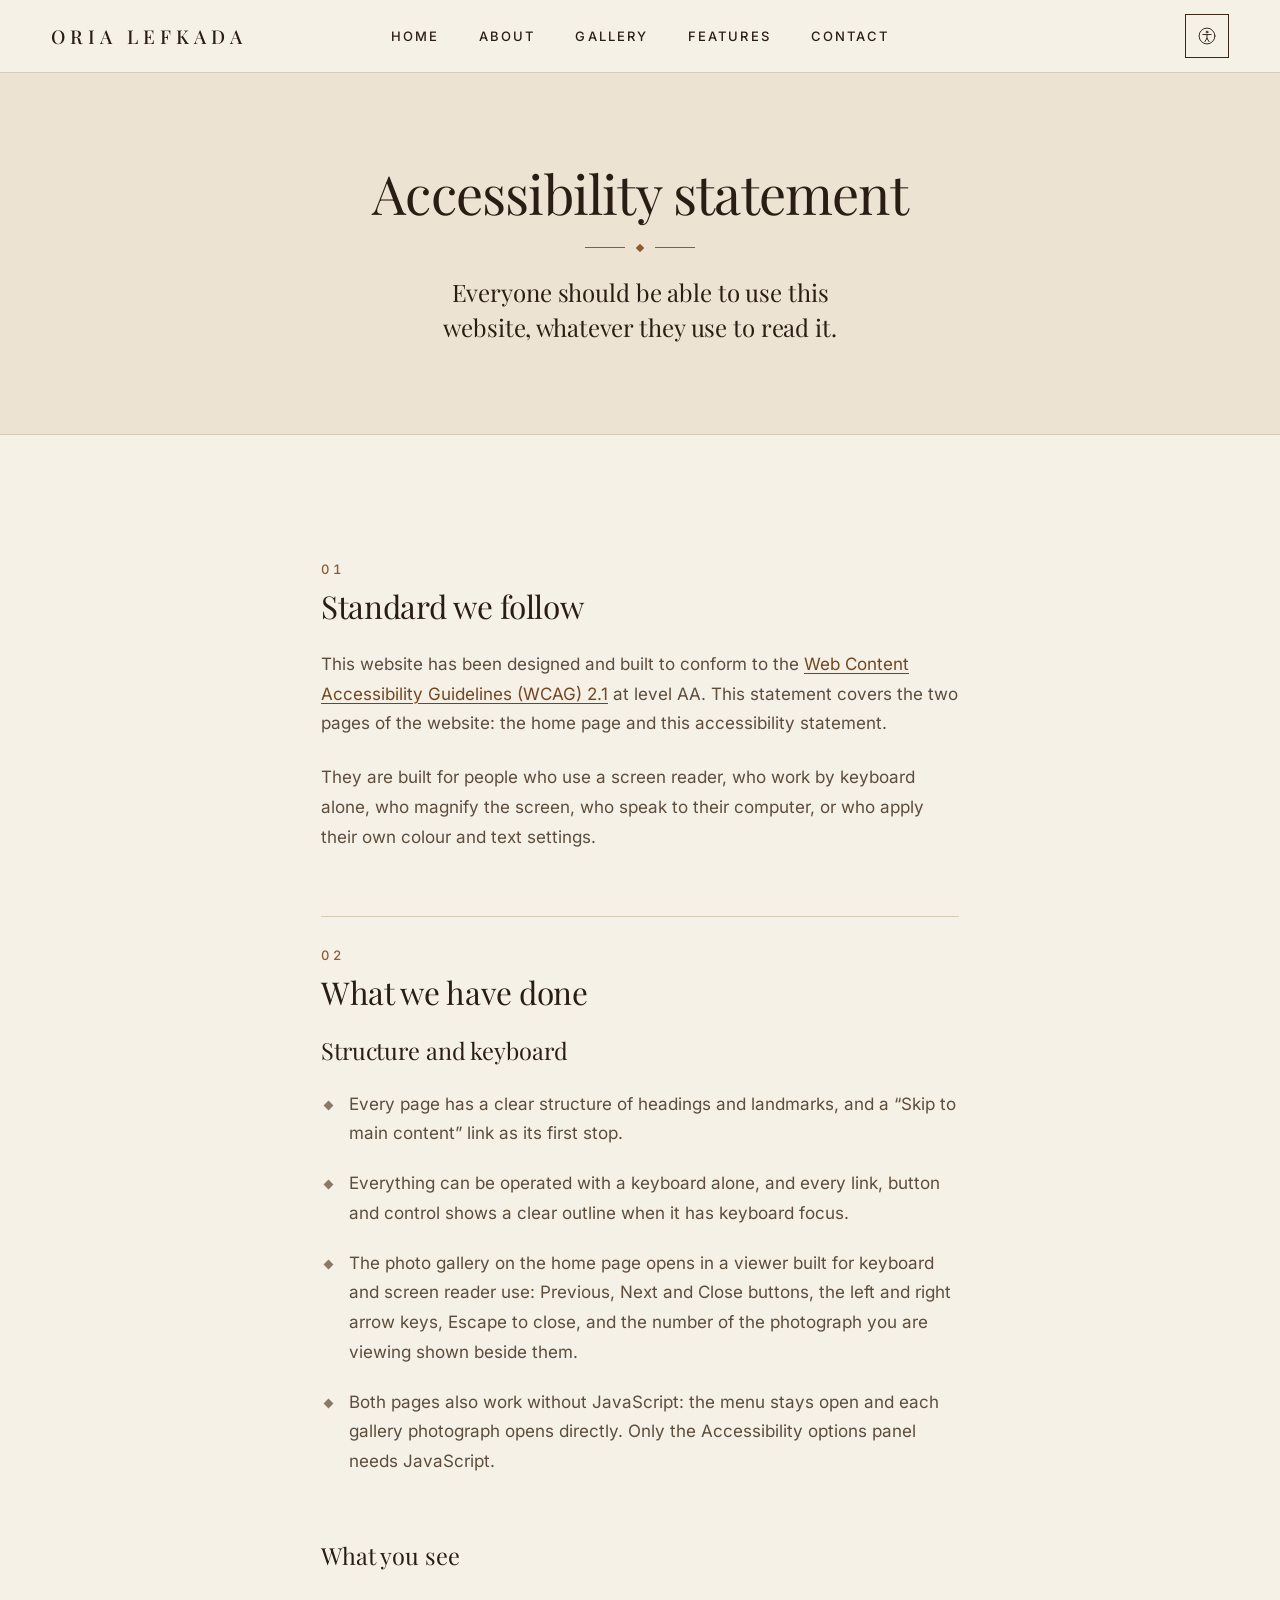
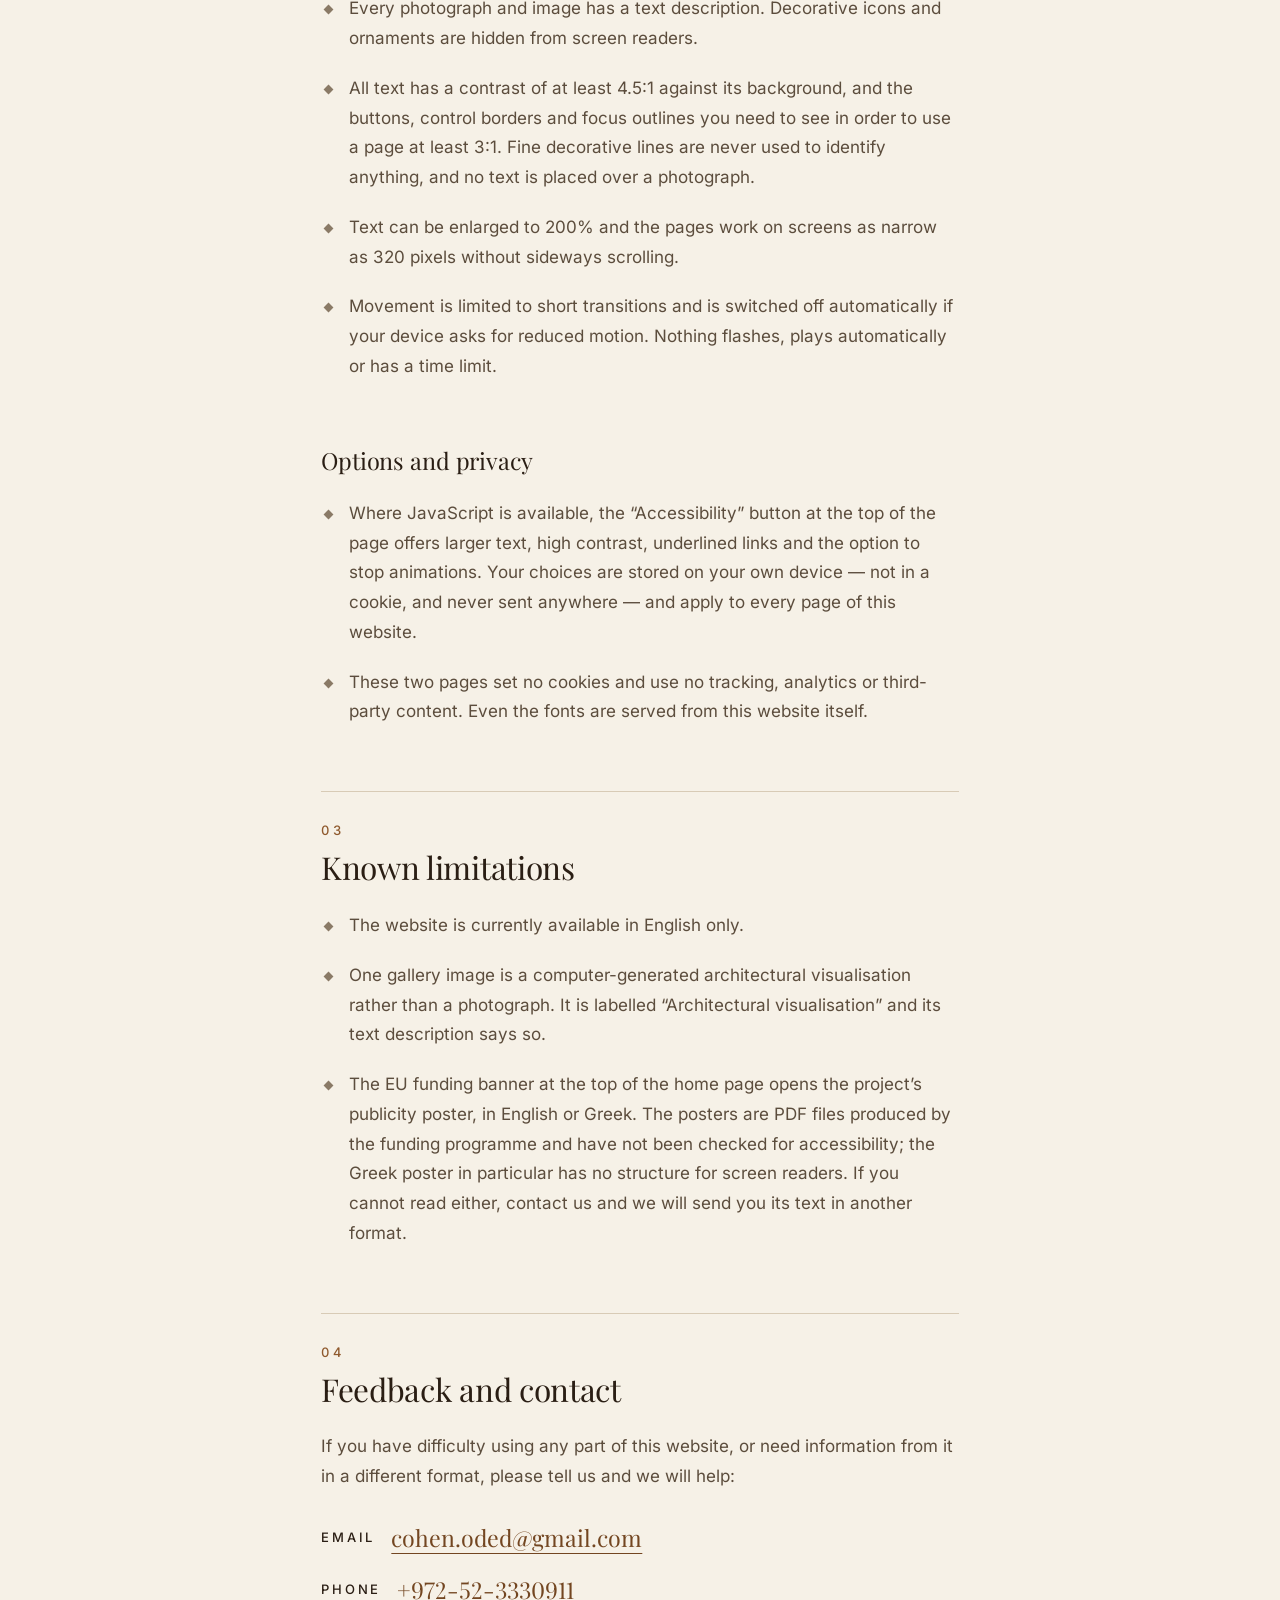
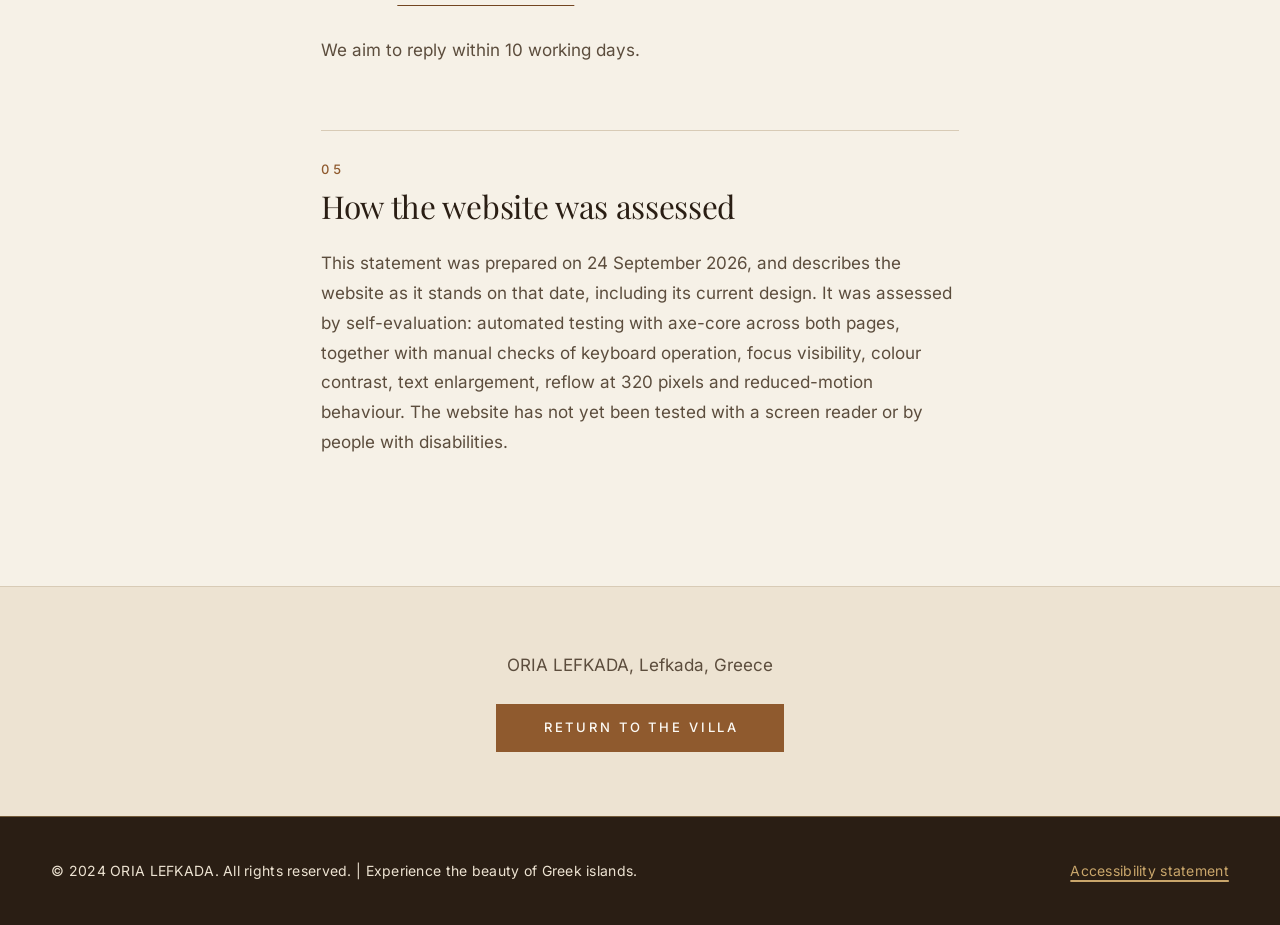
==== commit 9f76782f: "Add the EU funding banner required by the ESPA grant The villa's grant (ESPA 2021-2027, programme "C" ====
--- a/accessibility.html
+++ b/accessibility.html
@@ -133,6 +133,7 @@
                         <ul role="list">
                             <li>The website is currently available in English only.</li>
                             <li>One gallery image is a computer-generated architectural visualisation rather than a photograph. It is labelled &ldquo;Architectural visualisation&rdquo; and its text description says so.</li>
+                            <li>The EU funding banner at the top of the home page opens the project&rsquo;s publicity poster, in English or Greek. The posters are PDF files produced by the funding programme and have not been checked for accessibility; the Greek poster in particular has no structure for screen readers. If you cannot read either, contact us and we will send you its text in another format.</li>
                         </ul>
 
                         <h2><span class="prose__course" aria-hidden="true">04</span>Feedback and contact</h2>
@@ -150,7 +151,7 @@
                         <p>We aim to reply within 10 working days.</p>
 
                         <h2><span class="prose__course" aria-hidden="true">05</span>How the website was assessed</h2>
-                        <p>This statement was prepared on 20 September 2026, and describes the website as it stands on that date, including its current design. It was assessed by self-evaluation: automated testing with axe-core across both pages, together with manual checks of keyboard operation, focus visibility, colour contrast, text enlargement, reflow at 320 pixels and reduced-motion behaviour. The website has not yet been tested with a screen reader or by people with disabilities.</p>
+                        <p>This statement was prepared on 24 September 2026, and describes the website as it stands on that date, including its current design. It was assessed by self-evaluation: automated testing with axe-core across both pages, together with manual checks of keyboard operation, focus visibility, colour contrast, text enlargement, reflow at 320 pixels and reduced-motion behaviour. The website has not yet been tested with a screen reader or by people with disabilities.</p>
                     </div>
                 </div>
             </div>
--- a/css/styles.css
+++ b/css/styles.css
@@ -674,8 +674,8 @@
         top: 100%;
         left: 0;
         right: 0;
-        max-height: calc(100vh - var(--header-offset));
-        max-height: calc(100dvh - var(--header-offset));
+        max-height: calc(100vh - var(--drop-top, var(--header-offset)));
+        max-height: calc(100dvh - var(--drop-top, var(--header-offset)));
         overflow-y: auto;
         padding: 0.5rem var(--gutter) 1.5rem;
         background: var(--limestone); /* solid: never see-through */
@@ -715,8 +715,8 @@
     right: var(--gutter);
     z-index: 10;
     width: min(22rem, 100% - 2 * var(--gutter));
-    max-height: calc(100vh - var(--header-offset) - 1.5rem);
-    max-height: calc(100dvh - var(--header-offset) - 1.5rem);
+    max-height: calc(100vh - var(--drop-top, var(--header-offset)) - 1.5rem);
+    max-height: calc(100dvh - var(--drop-top, var(--header-offset)) - 1.5rem);
     overflow-y: auto;
     padding: 1.75rem 1.5rem 1.5rem;
     border: 1px solid var(--walnut);
@@ -1331,15 +1331,47 @@
     text-decoration-thickness: 2px;
 }
 
-/* ---------- Funding banner (hidden until the programme assets are added) ---------- */
-.funding {
-    padding-block: var(--space-4);
-    background: var(--plaster);
-    border-top: 1px solid var(--rule);
-    text-align: center;
-}
-.funding a { display: inline-block; }
-.funding img { width: auto; max-height: 6rem; }
+/* ---------- EU funding strip (ESPA 2021-2027 publicity requirement) ----------
+   Legally it must be on the home page and visible without scrolling on any device,
+   so it sits above the header rather than in the page flow. Pure white ground:
+   the EU emblem is specified on white, and the banners' artwork is white-backed.
+   Both banners share one height so the two emblems read at the same size; on narrow
+   screens that height is capped by the wider (Greek) banner's aspect ratio (9.6:1)
+   so neither is ever squeezed. Each link is at least 44px tall. */
+.funding-strip {
+    background: #FFFFFF;
+    border-bottom: 1px solid var(--rule);
+}
+.funding-strip__inner {
+    --banner-h: min(3rem, calc((100vw - 2 * var(--gutter)) / 9.8));
+    display: flex;
+    flex-wrap: wrap;
+    align-items: center;
+    justify-content: center;
+    gap: 0 clamp(1.5rem, 4vw, 3rem);
+    padding-block: 0.5rem;
+}
+.funding-strip__link {
+    display: flex;
+    align-items: center;
+    justify-content: center;
+    min-height: 2.75rem;
+    max-width: 100%;
+}
+.funding-strip__link img {
+    width: auto;
+    height: var(--banner-h);
+    max-width: 100%;
+    object-fit: contain;
+}
+/* Short screens (a phone held sideways): slightly smaller banners fit side by side,
+   so the strip takes one row instead of stacking into a third of the screen. */
+@media (max-height: 32em) {
+    .funding-strip__inner { --banner-h: min(2.5rem, calc((100vw - 2 * var(--gutter)) / 9.8)); }
+}
+@media (hover: hover) {
+    .funding-strip__link:hover { box-shadow: inset 0 -2px 0 var(--timber); }
+}
 
 /* ---------- Footer: the espresso plinth under the walnut band ---------- */
 .site-footer {
